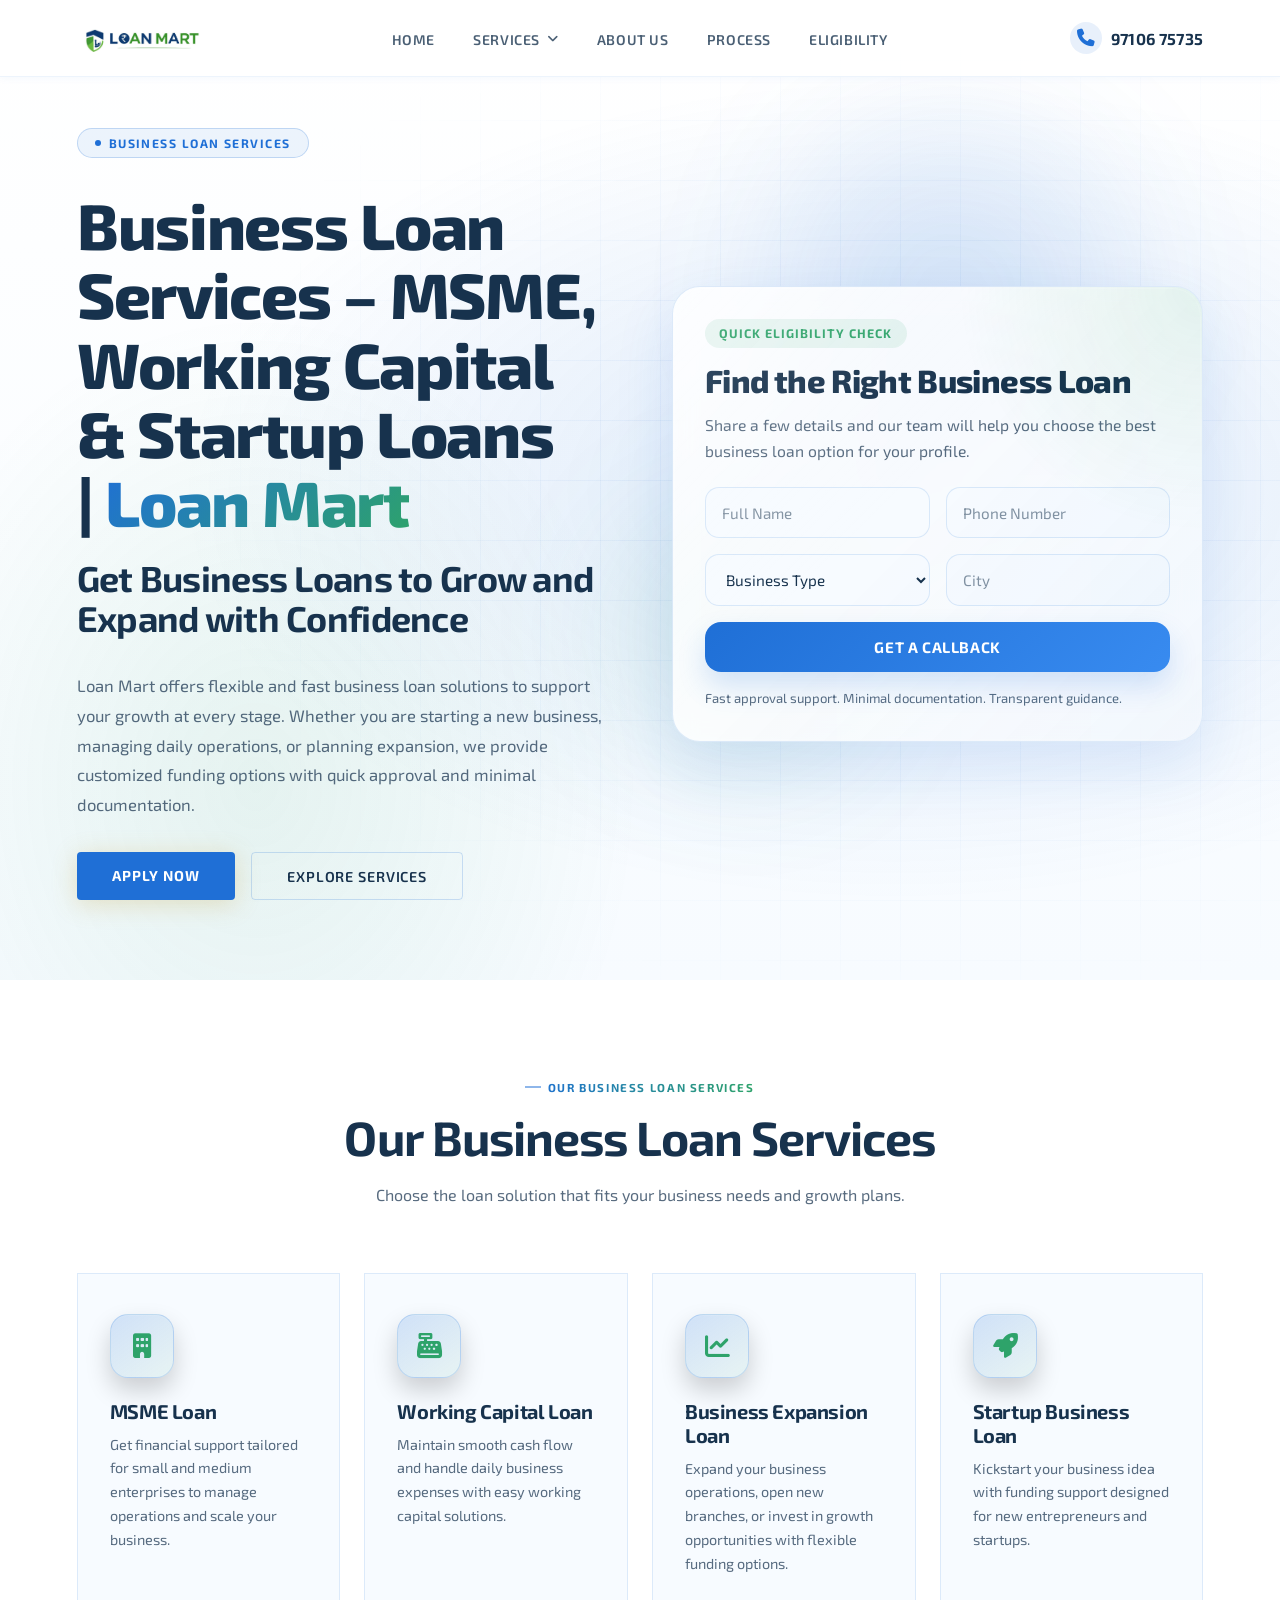
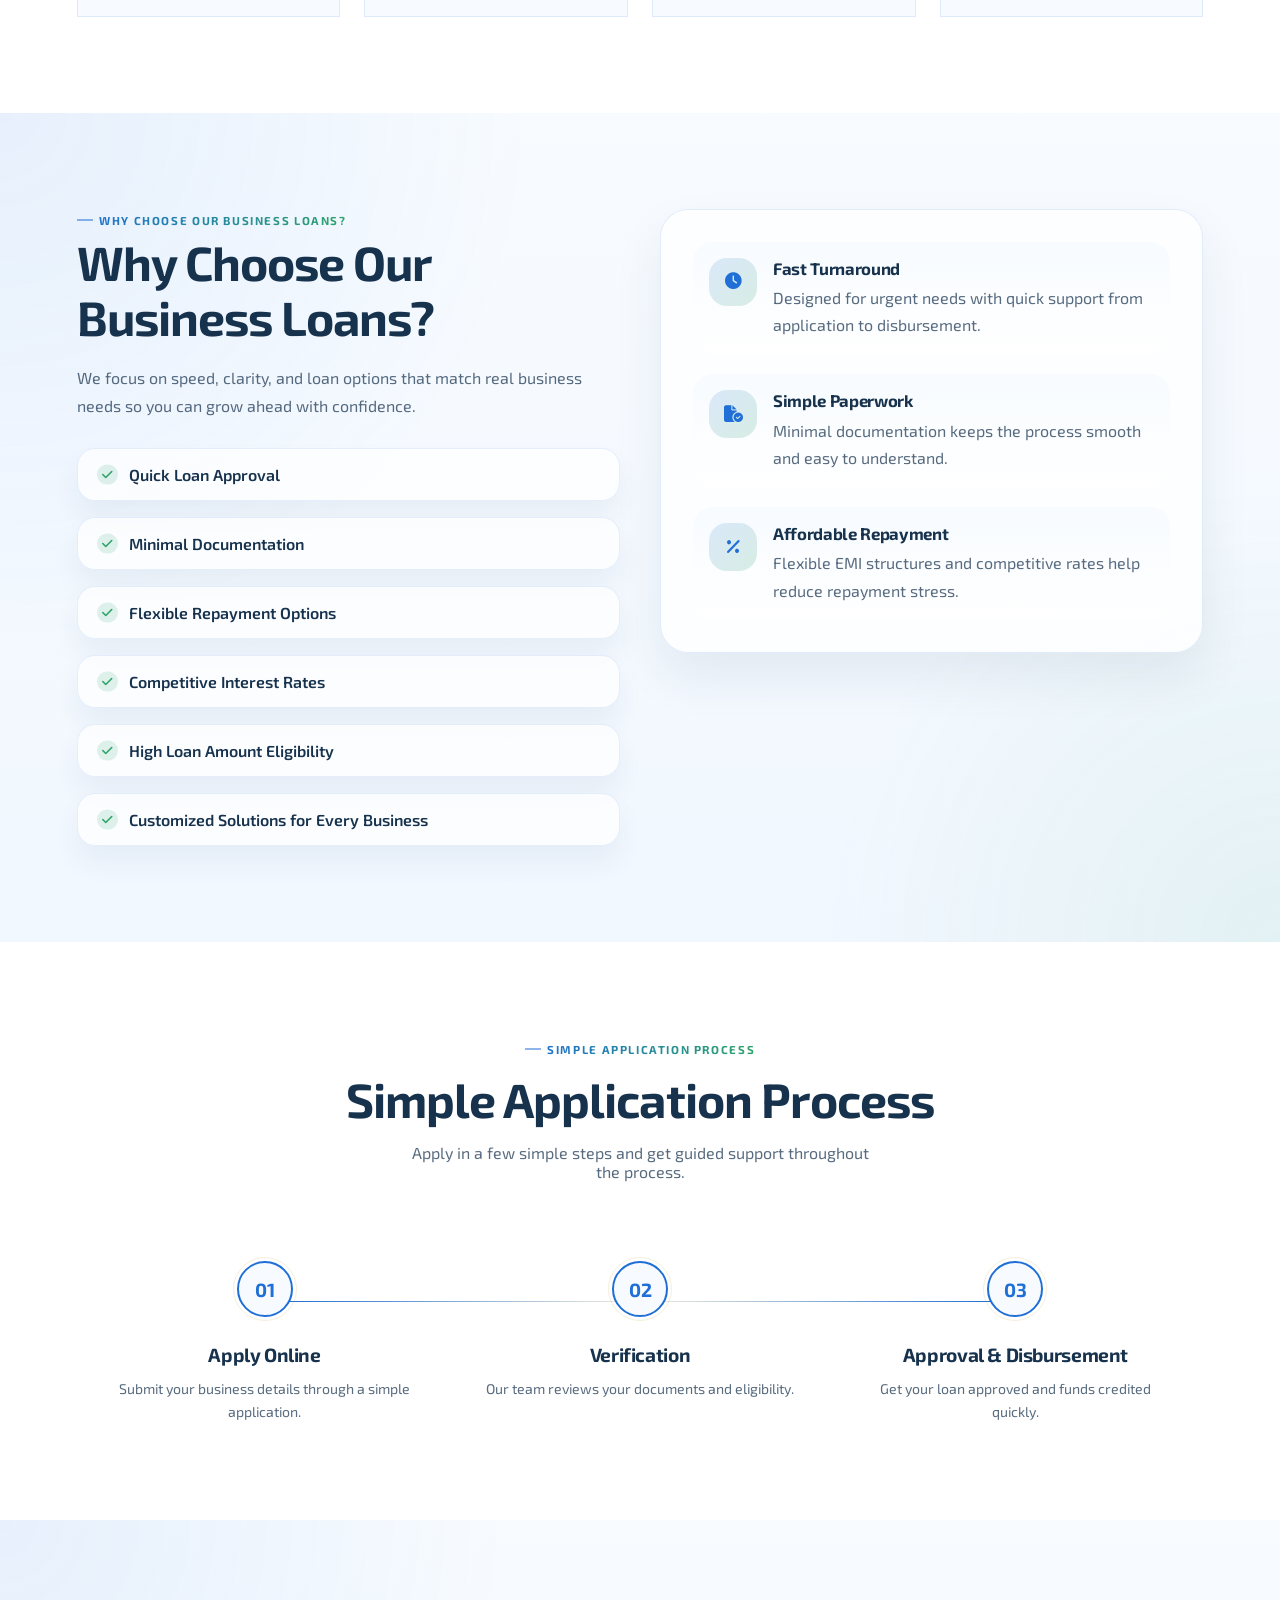
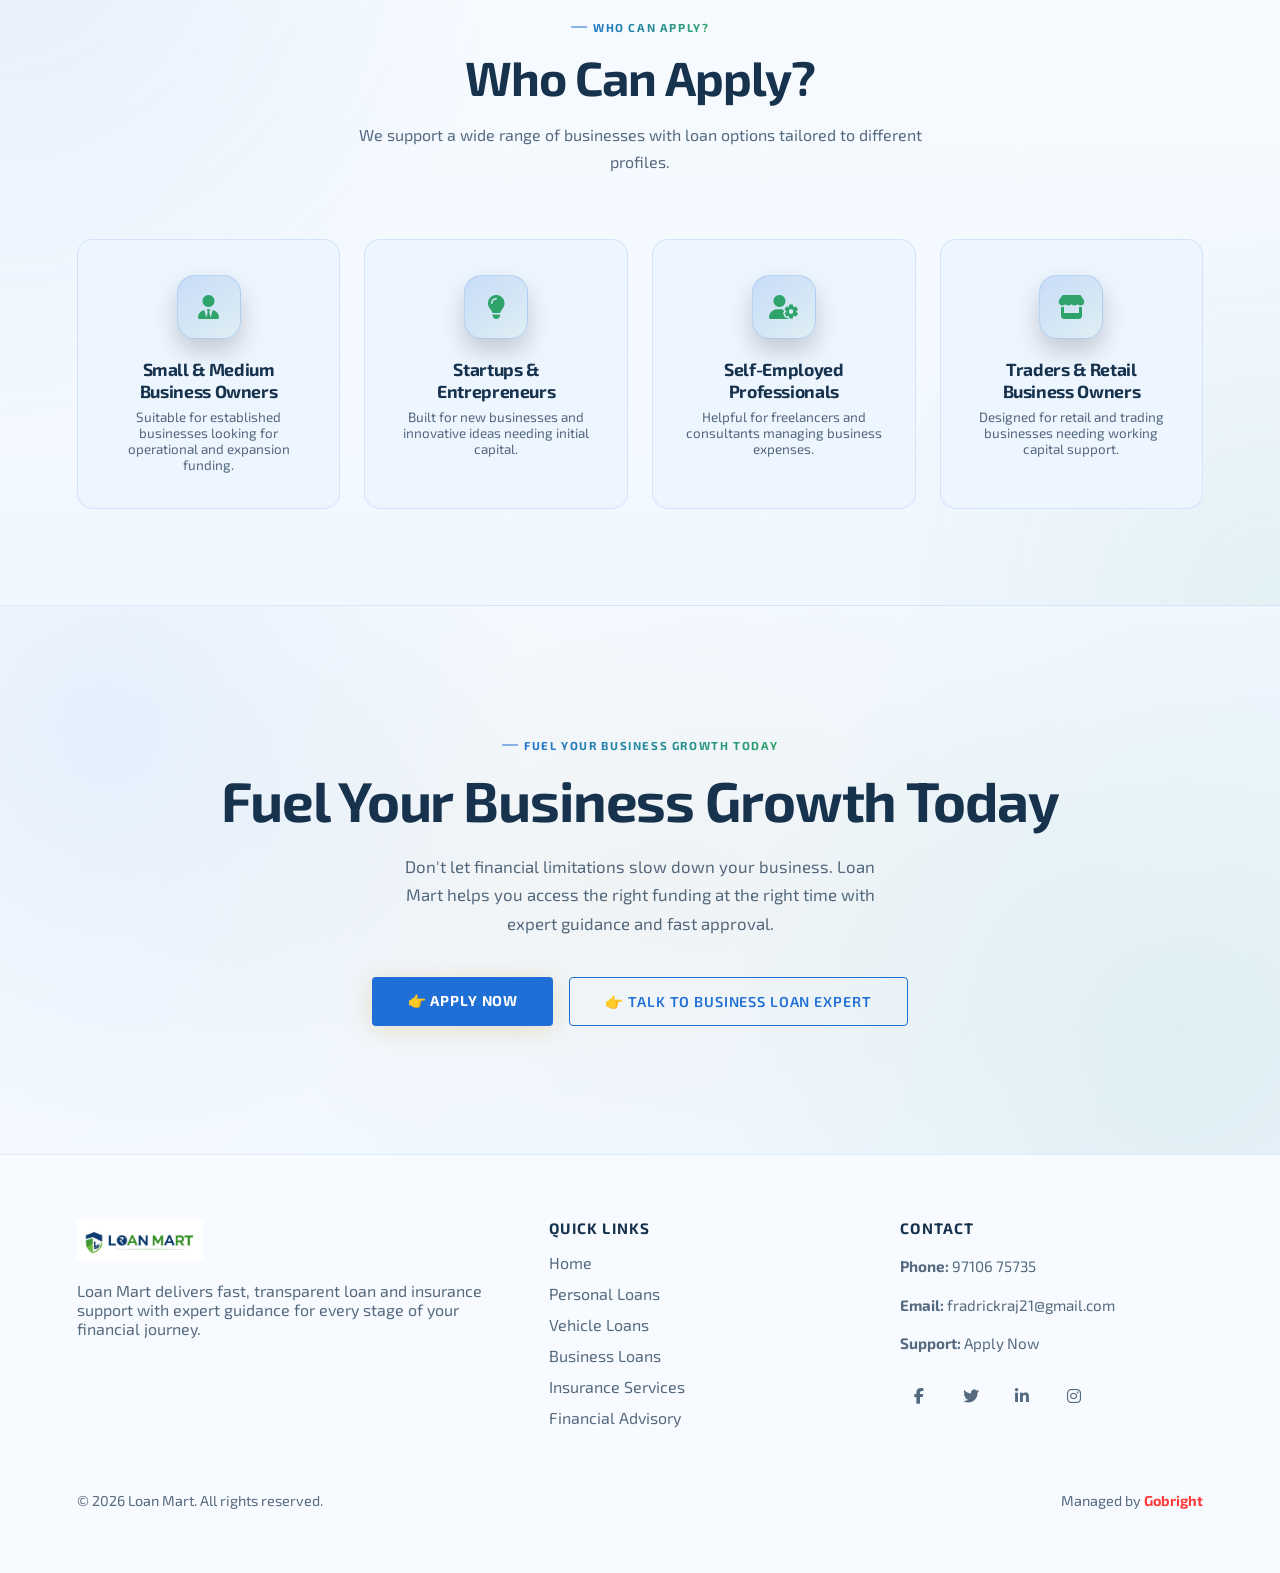
==== Business-Loans.html @ 1de87cd9 "Add files via upload" ====
<!DOCTYPE html>
<html lang="en">
<head>
<meta charset="UTF-8">
<meta name="viewport" content="width=device-width, initial-scale=1.0">
<title>Business Loan Services – MSME, Working Capital & Startup Loans | Loan Mart</title>
<meta name="description" content="Get business loans to grow and expand with confidence from Loan Mart. Explore MSME, working capital, and startup loan solutions.">
<link href="https://fonts.googleapis.com/css2?family=Exo+2:wght@300;400;500;600;700;800&display=swap" rel="stylesheet">
<link rel="stylesheet" href="https://cdn.jsdelivr.net/npm/@fortawesome/fontawesome-free@6.5.2/css/all.min.css">
<link rel="stylesheet" href="index.css">
<link rel="stylesheet" href="Business-Loans.css">
</head>
<body>

<div id="cursor"></div>
<div id="cursor-ring"></div>

<nav id="nav">
  <div class="logo">
    <a href="index.html"><img src="logo.jpeg" alt="Loan Mart logo"></a>
  </div>
  <div class="hamburger"><i class="fa-solid fa-bars"></i></div>
  <ul class="nav-links">
    <li><a href="index.html">Home</a></li>
    <li class="nav-dropdown">
      <a href="#business-services" aria-haspopup="true">Services <i class="fa-solid fa-angle-down" aria-hidden="true"></i></a>
      <ul class="dropdown-menu" aria-label="Services submenu">
        <li><a href="Personal.html">Personal Loans</a></li>
        <li><a href="Vehicle.html">Vehicle Loans</a></li>
        <li><a href="Business-Loans.html">Business Loans</a></li>
        <li><a href="Insurance.html">Insurance Services</a></li>
        <li><a href="Financial-Advisory.html">Financial Advisory</a></li>
      </ul>
    </li>
    <li><a href="#about">About Us</a></li>
    <li><a href="#application-process">Process</a></li>
    <li><a href="#eligibility">Eligibility</a></li>
  </ul>
  <a href="tel:9710675735" class="nav-phone"><i class="fa-solid fa-phone"></i>97106 75735</a>
</nav>

<section id="hero" class="business-hero">
  <div class="hero-bg"></div>
  <div class="hero-grid"></div>
  <div class="orb orb-1"></div>
  <div class="orb orb-2"></div>

  <div class="hero-content reveal">
    <div class="hero-badge">
      <span class="dot"></span>
      Business Loan Services
    </div>
    <div>
      <h1>Business Loan Services – MSME, Working Capital & Startup Loans | <span class="loanmart-highlight">Loan Mart</span></h1>
    </div>
    <div class="hero-copy">
      <h2>Get Business Loans to Grow and Expand with Confidence</h2>
      <p>Loan Mart offers flexible and fast business loan solutions to support your growth at every stage. Whether you are starting a new business, managing daily operations, or planning expansion, we provide customized funding options with quick approval and minimal documentation.</p>
    </div>
    <div class="hero-btns">
      <a href="#cta" class="btn-primary">Apply Now</a>
      <a href="#business-services" class="btn-secondary">Explore Services</a>
    </div>
  </div>

  <div class="hero-lead-card reveal reveal-delay-1">
    <div class="hero-form-tag">Quick Eligibility Check</div>
    <h3>Find the Right Business Loan</h3>
    <p>Share a few details and our team will help you choose the best business loan option for your profile.</p>
    <form class="hero-lead-form" id="lead-form-business" novalidate>
      <input type="hidden" name="page_source" value="Business Loans Page">
      <input type="text" name="full_name" placeholder="Full Name" aria-label="Full Name" required>
      <input type="tel" name="phone" placeholder="Phone Number" aria-label="Phone Number" required>
      <select name="loan_type" aria-label="Business Type" required>
        <option value="">Business Type</option>
        <option value="msme">MSME</option>
        <option value="working-capital">Working Capital</option>
        <option value="expansion">Business Expansion</option>
        <option value="startup">Startup</option>
      </select>
      <input type="text" name="city" placeholder="City" aria-label="City" required>
      <button type="submit" class="hero-form-btn">Get a Callback</button>
    </form>
    <div class="hero-form-note">Fast approval support. Minimal documentation. Transparent guidance.</div>
  </div>
</section>

<section id="business-services" class="business-section">
  <div class="services-header reveal">
    <div class="section-tag services-tag">Our Business Loan Services</div>
    <h2>Our Business Loan Services</h2>
    <p>Choose the loan solution that fits your business needs and growth plans.</p>
  </div>

  <div class="services-grid business-services-grid">
    <article class="service-card reveal" id="msme-loan">
      <div class="service-icon" aria-hidden="true">
        <i class="fa-solid fa-building"></i>
      </div>
      <h3>MSME Loan</h3>
      <p>Get financial support tailored for small and medium enterprises to manage operations and scale your business.</p>
    </article>

    <article class="service-card reveal reveal-delay-1" id="working-capital-loan">
      <div class="service-icon" aria-hidden="true">
        <i class="fa-solid fa-cash-register"></i>
      </div>
      <h3>Working Capital Loan</h3>
      <p>Maintain smooth cash flow and handle daily business expenses with easy working capital solutions.</p>
    </article>

    <article class="service-card reveal reveal-delay-2" id="business-expansion-loan">
      <div class="service-icon" aria-hidden="true">
        <i class="fa-solid fa-chart-line"></i>
      </div>
      <h3>Business Expansion Loan</h3>
      <p>Expand your business operations, open new branches, or invest in growth opportunities with flexible funding options.</p>
    </article>

    <article class="service-card reveal reveal-delay-3" id="startup-business-loan">
      <div class="service-icon" aria-hidden="true">
        <i class="fa-solid fa-rocket"></i>
      </div>
      <h3>Startup Business Loan</h3>
      <p>Kickstart your business idea with funding support designed for new entrepreneurs and startups.</p>
    </article>
  </div>
</section>

<section id="why-choose" class="business-section alt-panel">
  <div class="business-split">
    <div class="why-content reveal">
      <div class="section-tag">Why Choose Our Business Loans?</div>
      <h2>Why Choose Our Business Loans?</h2>
      <p>We focus on speed, clarity, and loan options that match real business needs so you can grow ahead with confidence.</p>
      <ul class="feature-list">
        <li>Quick Loan Approval</li>
        <li>Minimal Documentation</li>
        <li>Flexible Repayment Options</li>
        <li>Competitive Interest Rates</li>
        <li>High Loan Amount Eligibility</li>
        <li>Customized Solutions for Every Business</li>
      </ul>
    </div>

    <div class="benefit-panel reveal reveal-delay-2">
      <div class="benefit-item">
        <span class="benefit-icon"><i class="fa-solid fa-clock"></i></span>
        <div>
          <h3>Fast Turnaround</h3>
          <p>Designed for urgent needs with quick support from application to disbursement.</p>
        </div>
      </div>
      <div class="benefit-item">
        <span class="benefit-icon"><i class="fa-solid fa-file-circle-check"></i></span>
        <div>
          <h3>Simple Paperwork</h3>
          <p>Minimal documentation keeps the process smooth and easy to understand.</p>
        </div>
      </div>
      <div class="benefit-item">
        <span class="benefit-icon"><i class="fa-solid fa-percent"></i></span>
        <div>
          <h3>Affordable Repayment</h3>
          <p>Flexible EMI structures and competitive rates help reduce repayment stress.</p>
        </div>
      </div>
    </div>
  </div>
</section>

<section id="application-process" class="business-section">
  <div class="process-header reveal">
    <div class="section-tag">Simple Application Process</div>
    <h2>Simple Application Process</h2>
    <p>Apply in a few simple steps and get guided support throughout the process.</p>
  </div>

  <div class="process-steps business-process-steps">
    <div class="process-step reveal">
      <div class="step-num">01</div>
      <h3>Apply Online</h3>
      <p>Submit your business details through a simple application.</p>
    </div>
    <div class="process-step reveal reveal-delay-2">
      <div class="step-num">02</div>
      <h3>Verification</h3>
      <p>Our team reviews your documents and eligibility.</p>
    </div>
    <div class="process-step reveal reveal-delay-4">
      <div class="step-num">03</div>
      <h3>Approval & Disbursement</h3>
      <p>Get your loan approved and funds credited quickly.</p>
    </div>
  </div>
</section>

<section id="eligibility" class="business-section alt-panel">
  <div class="services-header reveal">
    <div class="section-tag">Who Can Apply?</div>
    <h2>Who Can Apply?</h2>
    <p>We support a wide range of businesses with loan options tailored to different profiles.</p>
  </div>

  <div class="who-grid business-who-grid">
    <div class="who-card reveal">
      <span class="who-icon" aria-hidden="true"><i class="fa-solid fa-user-tie"></i></span>
      <h3>Small & Medium Business Owners</h3>
      <p>Suitable for established businesses looking for operational and expansion funding.</p>
    </div>
    <div class="who-card reveal reveal-delay-1">
      <span class="who-icon" aria-hidden="true"><i class="fa-solid fa-lightbulb"></i></span>
      <h3>Startups & Entrepreneurs</h3>
      <p>Built for new businesses and innovative ideas needing initial capital.</p>
    </div>
    <div class="who-card reveal reveal-delay-2">
      <span class="who-icon" aria-hidden="true"><i class="fa-solid fa-user-gear"></i></span>
      <h3>Self-Employed Professionals</h3>
      <p>Helpful for freelancers and consultants managing business expenses.</p>
    </div>
    <div class="who-card reveal reveal-delay-3">
      <span class="who-icon" aria-hidden="true"><i class="fa-solid fa-store"></i></span>
      <h3>Traders & Retail Business Owners</h3>
      <p>Designed for retail and trading businesses needing working capital support.</p>
    </div>
  </div>
</section>

<section id="cta" class="business-cta">
  <div class="reveal">
    <div class="section-tag">Fuel Your Business Growth Today</div>
  </div>
  <div class="reveal">
    <h2>Fuel Your Business Growth Today</h2>
  </div>
  <p class="reveal">Don't let financial limitations slow down your business. Loan Mart helps you access the right funding at the right time with expert guidance and fast approval.</p>
  <div class="cta-btns reveal">
    <a href="#" class="btn-primary">👉 Apply Now</a>
    <a href="#" class="btn-ghost">👉 Talk to Business Loan Expert</a>
  </div>
</section>

<footer>
  <div class="footer-grid">
    <div class="footer-brand">
      <a href="index.html" class="footer-logo"><img src="logo.jpeg" alt="Loan Mart logo"></a>
      <p>Loan Mart delivers fast, transparent loan and insurance support with expert guidance for every stage of your financial journey.</p>
    </div>
    <div class="footer-links">
      <h4>Quick Links</h4>
      <ul>
        <li><a href="index.html">Home</a></li>
        <li><a href="Personal.html">Personal Loans</a></li>
        <li><a href="Vehicle.html">Vehicle Loans</a></li>
        <li><a href="Business-Loans.html">Business Loans</a></li>
        <li><a href="Insurance.html">Insurance Services</a></li>
        <li><a href="Financial-Advisory.html">Financial Advisory</a></li>
      </ul>
    </div>
    <div class="footer-contact">
      <h4>Contact</h4>
      <p><strong>Phone:</strong> <a href="tel:9710675735">97106 75735</a></p>
      <p><strong>Email:</strong> <a href="mailto:fradrickraj21@gmail.com">fradrickraj21@gmail.com</a></p>
      <p><strong>Support:</strong> <a href="#cta">Apply Now</a></p>
      <div class="footer-social" style="margin-top: 1.25rem;">
        <a href="#" aria-label="Facebook"><i class="fab fa-facebook-f"></i></a>
        <a href="#" aria-label="Twitter"><i class="fab fa-twitter"></i></a>
        <a href="#" aria-label="LinkedIn"><i class="fab fa-linkedin-in"></i></a>
        <a href="#" aria-label="Instagram"><i class="fab fa-instagram"></i></a>
      </div>
    </div>
  </div>
  <div class="footer-bottom">
    <p>© 2026 Loan Mart. All rights reserved.</p>
    <div class="footer-bottom-right">
      <p class="managed-by">Managed by <span class="red-text">Gobright</span></p>
    </div>
  </div>
</footer>

<script src="index.js"></script>
</body>
</html>
---- index.css ----
/* ============================================================
   LOAN MART — style.css
   ============================================================ */

/* ── CSS VARIABLES ── */
:root {
  --gold: #1f6fd6;
  --gold-light: #2ea36a;
  --gold-pale: #dff5e8;
  --dark: #ffffff;
  --dark-2: #f7fbff;
  --dark-3: #edf5ff;
  --dark-4: #dce9f8;
  --white: #17324d;
  --white-dim: rgba(23, 50, 77, 0.72);
  --white-faint: rgba(31, 111, 214, 0.1);
  --accent: #2ea36a;
}

/* ── RESET ── */
*, *::before, *::after {
  box-sizing: border-box;
  margin: 0;
  padding: 0;
}

html {
  scroll-behavior: smooth;
  scroll-padding-top: 96px;
}

body {
  font-family: 'Exo 2', sans-serif;
  background: var(--dark);
  color: var(--white);
  overflow-x: hidden;
  cursor: auto;
}

/* ── SCROLLBAR ── */
::-webkit-scrollbar { width: 4px; }
::-webkit-scrollbar-track { background: var(--dark); }
::-webkit-scrollbar-thumb { background: var(--gold); border-radius: 2px; }

/* ── NOISE OVERLAY (DISABLED FOR PERFORMANCE) ── */
body::before {
  display: none;
}

/* ── CUSTOM CURSOR (OPTIMIZED) ── */
#cursor {
  display: none;
}

#cursor-ring {
  display: none;
}

/* ── NAVIGATION ── */
nav {
  position: fixed;
  top: 0;
  left: 0;
  right: 0;
  z-index: 1000;
  padding: 1rem 6vw;
  display: flex;
  align-items: center;
  justify-content: space-between;
  flex-wrap: wrap;
  background: rgba(255, 255, 255, 0.88);
  backdrop-filter: none;
  border-bottom: 1px solid rgba(31, 111, 214, 0.08);
  box-shadow: 0 2px 8px rgba(31, 111, 214, 0.04);
  transition: background 0.2s, box-shadow 0.2s, border-color 0.2s;
}

nav::after {
  content: '';
  position: absolute;
  left: 6vw;
  right: 6vw;
  bottom: -1px;
  height: 1px;
  background: linear-gradient(90deg, transparent, rgba(31, 111, 214, 0.3), rgba(46, 163, 106, 0.28), transparent);
  opacity: 0;
  transform: scaleX(0.7);
  transform-origin: center;
  transition: opacity 0.45s ease, transform 0.45s ease;
}

nav.scrolled {
  background: rgba(255, 255, 255, 0.92);
  backdrop-filter: none;
  border-bottom: 1px solid rgba(31, 111, 214, 0.12);
  box-shadow: 0 4px 12px rgba(23, 50, 77, 0.06);
}

nav.scrolled::after {
  opacity: 1;
  transform: scaleX(1);
}

.logo {
  display: flex;
  align-items: center;
}

.logo img {
  display: block;
  height: 44px;
  width: auto;
  object-fit: contain;
}

.nav-links {
  display: flex;
  gap: 2.4rem;
  list-style: none;
  align-items: center;
}

.nav-links li {
  position: relative;
}

.nav-links a {
  display: inline-flex;
  align-items: center;
  gap: 0.45rem;
  color: rgba(23, 50, 77, 0.78);
  font-size: 0.88rem;
  font-weight: 600;
  text-decoration: none;
  letter-spacing: 0.04em;
  text-transform: uppercase;
  transition: color 0.3s;
  position: relative;
  cursor: pointer;
}

.nav-links a::after {
  content: '';
  position: absolute;
  bottom: -4px;
  left: 0;
  width: 0;
  height: 2px;
  background: var(--gold);
  transition: width 0.3s;
  border-radius: 999px;
}

.nav-links a:hover { color: var(--gold); }
.nav-links a:hover::after { width: 100%; }

.nav-dropdown > a i {
  font-size: 0.8rem;
  transition: transform 0.25s ease;
}

.dropdown-menu {
  position: absolute;
  top: calc(100% + 1rem);
  left: 0;
  min-width: 220px;
  padding: 0.7rem 0;
  list-style: none;
  border-radius: 18px;
  background: rgba(255, 255, 255, 0.96);
  border: 1px solid rgba(31, 111, 214, 0.12);
  box-shadow: 0 20px 40px rgba(23, 50, 77, 0.14);
  opacity: 0;
  visibility: hidden;
  transform: translateY(8px);
  transition: opacity 0.25s ease, transform 0.25s ease, visibility 0.25s ease;
}

.dropdown-menu li {
  width: 100%;
}

.dropdown-menu a {
  display: block;
  width: 100%;
  padding: 0.75rem 1.1rem;
  letter-spacing: 0.02em;
  text-transform: none;
  cursor: pointer;
}

.dropdown-menu a::after {
  display: none;
}

.dropdown-menu a:hover,
.dropdown-menu a:focus-visible {
  color: var(--gold);
  background: rgba(31, 111, 214, 0.08);
}

.nav-dropdown:hover .dropdown-menu,
.nav-dropdown:focus-within .dropdown-menu {
  opacity: 1;
  visibility: visible;
  transform: translateY(0);
}

.nav-dropdown:hover > a i,
.nav-dropdown:focus-within > a i,
.nav-dropdown.active > a i {
  transform: rotate(180deg);
}

.hamburger {
  display: none;
}

.nav-phone {
  display: inline-flex;
  align-items: center;
  gap: 0.55rem;
  font-weight: 700;
  color: var(--white);
  text-decoration: none;
  font-size: 1rem;
  letter-spacing: 0.02em;
  transition: color 0.3s, transform 0.2s;
}

.nav-phone i {
  color: var(--gold);
  font-size: 1.1rem;
  background: rgba(31, 111, 214, 0.1);
  width: 32px;
  height: 32px;
  display: inline-flex;
  align-items: center;
  justify-content: center;
  border-radius: 50%;
  transition: background 0.3s, color 0.3s;
}

.nav-phone:hover {
  color: var(--gold);
  transform: translateY(-1px);
}

.nav-phone:hover i {
  background: var(--gold);
  color: #ffffff;
}

.btn-primary::before,
.hero-form-btn::before,
.btn-ghost::before {
  content: '';
  position: absolute;
  inset: -120% auto auto -40%;
  width: 45%;
  height: 300%;
  background: linear-gradient(90deg, transparent, rgba(255, 255, 255, 0.55), transparent);
  transform: rotate(22deg) translateX(-220%);
  transition: transform 0.7s ease;
  pointer-events: none;
}

.btn-primary:hover::before,
.hero-form-btn:hover::before,
.btn-ghost:hover::before {
  transform: rotate(22deg) translateX(520%);
}

/* ── HERO ── */
#hero {
  min-height: 100vh;
  display: grid;
  grid-template-columns: 1fr 1fr;
  align-items: center;
  padding: 8rem 6vw 5rem;
  position: relative;
  overflow: hidden;
  gap: 4rem;
}

.hero-bg {
  position: absolute;
  inset: 0;
  z-index: 0;
  background:
    radial-gradient(ellipse 80% 60% at 70% 50%, rgba(31, 111, 214, 0.14) 0%, transparent 70%),
    radial-gradient(ellipse 50% 80% at 20% 80%, rgba(46, 163, 106, 0.1) 0%, transparent 60%),
    linear-gradient(180deg, var(--dark) 0%, var(--dark-2) 100%);
}

.hero-grid {
  position: absolute;
  inset: 0;
  z-index: 0;
  background-image:
    linear-gradient(rgba(31, 111, 214, 0.05) 1px, transparent 1px),
    linear-gradient(90deg, rgba(31, 111, 214, 0.05) 1px, transparent 1px);
  background-size: 60px 60px;
  background-position: 0 0;
  mask-image: radial-gradient(ellipse 70% 70% at 70% 50%, black 30%, transparent 80%);
  animation: none;
}

@keyframes gridDrift {
  0%   { background-position: 0 0; }
  100% { background-position: 60px 60px; }
}

/* Floating orbs */
.orb {
  position: absolute;
  border-radius: 50%;
  filter: blur(60px);
  pointer-events: none;
  animation: none;
}

.orb-1 {
  width: 400px;
  height: 400px;
  background: radial-gradient(circle, rgba(31, 111, 214, 0.16), transparent);
  top: 10%;
  right: 10%;
  animation: none;
}

.orb-2 {
  width: 300px;
  height: 300px;
  background: radial-gradient(circle, rgba(46, 163, 106, 0.14), transparent);
  bottom: 20%;
  right: 30%;
  animation: none;
}

@keyframes orbFloat {
  0%, 100% { transform: translateY(0) scale(1); }
  50%       { transform: translateY(-30px) scale(1.05); }
}

.hero-content {
  position: relative;
  z-index: 1;
  max-width: 640px;
  transform-style: preserve-3d;
  transition: transform 0.45s cubic-bezier(0.16, 1, 0.3, 1);
}

.hero-badge {
  display: inline-flex;
  align-items: center;
  gap: 0.5rem;
  background: rgba(31, 111, 214, 0.08);
  border: 1px solid rgba(31, 111, 214, 0.22);
  padding: 0.45rem 1.05rem;
  border-radius: 100px;
  font-family: 'Exo 2', sans-serif;
  font-size: 0.76rem;
  font-weight: 700;
  letter-spacing: 0.12em;
  text-transform: uppercase;
  color: var(--gold);
  margin-bottom: 2rem;
  opacity: 0;
  animation: fadeUp 0.8s 0.2s forwards;
}

.hero-badge .dot {
  width: 6px;
  height: 6px;
  background: var(--gold);
  border-radius: 50%;
  animation: none;
}

@keyframes pulse {
  0%, 100% { opacity: 1; transform: scale(1); }
  50%       { opacity: 0.4; transform: scale(0.7); }
}

h1 {
  font-family: 'Exo 2', sans-serif;
  font-size: clamp(2.9rem, 6vw, 4.9rem);
  font-weight: 800;
  line-height: 1.08;
  letter-spacing: -0.03em;
  margin-bottom: 1.2rem;
  opacity: 0;
  animation: fadeUp 0.9s 0.4s forwards;
  text-wrap: balance;
}

h1 .gold {
  color: var(--gold);
}
h1 .outline {
  -webkit-text-stroke: 1px rgba(31, 111, 214, 0.28);
  color: transparent;
  letter-spacing: 0;
}

.hero-sub {
  font-family: inherit;
  font-size: 0.48em;
  font-weight: 500;
  line-height: inherit;
  letter-spacing: inherit;
  color: inherit;
  display: block;
  margin-top: 0.7rem;
  max-width: none;
  opacity: 0;
  animation: fadeUp 0.9s 0.6s forwards;
}

.loanmart-highlight {
  background: linear-gradient(135deg, var(--gold), var(--accent));
  -webkit-background-clip: text;
  background-clip: text;
  color: transparent;
}

.hero-btns {
  display: flex;
  gap: 1rem;
  flex-wrap: wrap;
  opacity: 0;
  animation: fadeUp 0.9s 0.8s forwards;
}

/* Stats panel — right column */
.hero-lead-card {
  position: relative;
  z-index: 1;
  background: rgba(255, 255, 255, 0.82);
  border: 1px solid rgba(31, 111, 214, 0.14);
  border-radius: 28px;
  padding: 2rem;
  box-shadow: 0 24px 60px rgba(31, 111, 214, 0.12);
  backdrop-filter: blur(12px);
  opacity: 0;
  animation: fadeUp 0.9s 1.1s forwards;
  overflow: hidden;
  transform-style: preserve-3d;
  transition: transform 0.45s cubic-bezier(0.16, 1, 0.3, 1), box-shadow 0.45s ease, border-color 0.35s ease;
}

.hero-lead-card::before {
  content: '';
  position: absolute;
  inset: 0;
  background:
    radial-gradient(circle at top right, rgba(46, 163, 106, 0.14), transparent 35%),
    linear-gradient(135deg, rgba(255, 255, 255, 0.18), transparent 45%, rgba(31, 111, 214, 0.06));
  opacity: 0.8;
  pointer-events: none;
}

.hero-lead-card::after {
  content: '';
  position: absolute;
  inset: 1px;
  border-radius: inherit;
  border: 1px solid rgba(255, 255, 255, 0.4);
  mask: linear-gradient(#fff 0 0) content-box, linear-gradient(#fff 0 0);
  mask-composite: exclude;
  padding: 1px;
  opacity: 0.35;
  pointer-events: none;
}

.hero-lead-card:hover {
  box-shadow: 0 30px 70px rgba(31, 111, 214, 0.18);
  border-color: rgba(31, 111, 214, 0.24);
}

.hero-form-tag {
  display: inline-flex;
  align-items: center;
  padding: 0.45rem 0.9rem;
  border-radius: 999px;
  background: rgba(46, 163, 106, 0.1);
  color: var(--accent);
  font-size: 0.78rem;
  font-weight: 700;
  letter-spacing: 0.08em;
  text-transform: uppercase;
  margin-bottom: 1rem;
}

.hero-lead-card h3 {
  font-size: 2rem;
  font-weight: 800;
  color: var(--white);
  line-height: 1.05;
  margin-bottom: 0.85rem;
}

.hero-lead-card p {
  color: var(--white-dim);
  font-size: 0.98rem;
  line-height: 1.7;
  margin-bottom: 1.4rem;
}

.hero-lead-form {
  display: grid;
  grid-template-columns: 1fr 1fr;
  gap: 1rem;
}

.hero-lead-form input,
.hero-lead-form select {
  width: 100%;
  border: 1px solid rgba(31, 111, 214, 0.14);
  background: rgba(247, 251, 255, 0.95);
  color: var(--white);
  padding: 0.95rem 1rem;
  border-radius: 14px;
  font-family: 'Exo 2', sans-serif;
  font-size: 0.95rem;
  outline: none;
  transition: border-color 0.25s, box-shadow 0.25s, background 0.25s;
}

.hero-lead-form input::placeholder {
  color: rgba(23, 50, 77, 0.52);
}

.hero-lead-form input:focus,
.hero-lead-form select:focus {
  border-color: rgba(31, 111, 214, 0.34);
  box-shadow: 0 0 0 4px rgba(31, 111, 214, 0.08);
  background: #ffffff;
}

.hero-form-btn {
  grid-column: 1 / -1;
  position: relative;
  overflow: hidden;
  border: none;
  border-radius: 16px;
  background: linear-gradient(135deg, var(--gold), #388bf0);
  color: #ffffff;
  padding: 1rem 1.2rem;
  font-family: 'Exo 2', sans-serif;
  font-size: 0.95rem;
  font-weight: 700;
  letter-spacing: 0.04em;
  text-transform: uppercase;
  cursor: pointer;
  box-shadow: 0 14px 28px rgba(31, 111, 214, 0.18);
  transition: transform 0.25s, box-shadow 0.25s, background 0.25s;
}

.hero-form-btn:hover {
  transform: translateY(-2px);
  background: linear-gradient(135deg, #2b84f0, var(--accent));
  box-shadow: 0 18px 32px rgba(46, 163, 106, 0.22);
}

.hero-form-note {
  margin-top: 1rem;
  font-size: 0.82rem;
  line-height: 1.6;
  color: var(--white-dim);
}

@keyframes fadeUp {
  from { opacity: 0; transform: translateY(28px); }
  to   { opacity: 1; transform: translateY(0); }
}

#hero-metrics {
  padding: 0 6vw 2.5rem;
  margin-top: 2.5rem;
  position: relative;
  z-index: 2;
  background: transparent;
}

.hero-metrics-grid {
  display: grid;
  grid-template-columns: repeat(4, 1fr);
  gap: 1.25rem;
}

.metric-card {
  position: relative;
  overflow: hidden;
  background: linear-gradient(180deg, rgba(255, 255, 255, 0.88), rgba(247, 251, 255, 0.95));
  border: 1px solid rgba(31, 111, 214, 0.14);
  border-radius: 22px;
  padding: 1.6rem 1.5rem;
  box-shadow: 0 18px 40px rgba(31, 111, 214, 0.08);
  transition: transform 0.3s, box-shadow 0.3s, border-color 0.3s;
}

.metric-card::before,
.service-card::after,
.who-card::before,
.support-feat::before,
.trust-badge::before {
  content: '';
  position: absolute;
  inset: 0;
  background: linear-gradient(120deg, transparent 15%, rgba(255, 255, 255, 0.5) 50%, transparent 85%);
  transform: translateX(-130%);
  transition: transform 0.8s ease;
  pointer-events: none;
}

.metric-card:hover {
  transform: translateY(-4px);
  border-color: rgba(31, 111, 214, 0.24);
  box-shadow: 0 22px 46px rgba(31, 111, 214, 0.12);
}

.metric-card:hover::before,
.service-card:hover::after,
.who-card:hover::before,
.support-feat:hover::before,
.trust-badge:hover::before {
  transform: translateX(130%);
}

.metric-value {
  font-family: 'Exo 2', sans-serif;
  font-size: 2rem;
  font-weight: 800;
  color: var(--gold);
  line-height: 1;
  margin-bottom: 0.5rem;
}

.metric-label {
  font-size: 0.8rem;
  color: var(--white-dim);
  letter-spacing: 0.08em;
  text-transform: uppercase;
}

/* ── SECTION BASE ── */
section { padding: 7rem 6vw; }

.section-tag {
  display: inline-block;
  font-size: 0.72rem;
  font-weight: 700;
  letter-spacing: 0.14em;
  text-transform: uppercase;
  color: var(--gold);
  margin-bottom: 1rem;
  position: relative;
  padding-left: 1.4rem;
}

.section-tag::before {
  content: '';
  position: absolute;
  left: 0;
  top: 50%;
  transform: translateY(-50%);
  width: 16px;
  height: 1px;
  background: var(--gold);
}

h2 {
  font-family: 'Exo 2', sans-serif;
  font-size: clamp(2rem, 4vw, 3rem);
  font-weight: 700;
  line-height: 1.15;
  letter-spacing: -0.02em;
  margin-bottom: 1rem;
}

h2 .gold { color: var(--gold); }

/* ── BUTTONS ── */
.btn-primary {
  position: relative;
  overflow: hidden;
  background: var(--gold);
  color: var(--dark);
  padding: 0.9rem 2.2rem;
  font-weight: 700;
  font-size: 0.9rem;
  letter-spacing: 0.06em;
  text-transform: uppercase;
  border: none;
  border-radius: 4px;
  cursor: pointer;
  text-decoration: none;
  display: inline-block;
  text-align: center;
  transition: background 0.3s, transform 0.2s, box-shadow 0.3s;
  box-shadow: 0 4px 24px rgba(201, 168, 76, 0.3);
}

.btn-primary:hover {
  background: var(--gold-light);
  transform: translateY(-2px);
  box-shadow: 0 8px 32px rgba(201, 168, 76, 0.45);
}

.btn-secondary {
  background: transparent;
  color: var(--white);
  padding: 0.9rem 2.2rem;
  font-weight: 600;
  font-size: 0.9rem;
  letter-spacing: 0.06em;
  text-transform: uppercase;
  border: 1px solid rgba(31, 111, 214, 0.2);
  border-radius: 4px;
  cursor: pointer;
  text-decoration: none;
  display: inline-block;
  text-align: center;
  transition: border-color 0.3s, color 0.3s, transform 0.2s;
}

.btn-secondary:hover {
  border-color: var(--gold);
  color: var(--gold);
  transform: translateY(-2px);
}

.btn-ghost {
  position: relative;
  overflow: hidden;
  background: transparent;
  color: var(--gold);
  padding: 0.9rem 2.2rem;
  font-weight: 600;
  font-size: 0.9rem;
  letter-spacing: 0.06em;
  text-transform: uppercase;
  border: 1px solid var(--gold);
  border-radius: 4px;
  cursor: pointer;
  text-decoration: none;
  display: inline-block;
  text-align: center;
  transition: background 0.3s, color 0.3s, transform 0.2s;
}

.btn-ghost:hover {
  background: rgba(201, 168, 76, 0.1);
  transform: translateY(-2px);
}

/* ── SERVICES ── */
#services {
  background: var(--dark-2);
  position: relative;
  overflow: hidden;
  scroll-margin-top: 96px;
  padding-top: 5.5rem;
}

#services::before {
  content: '';
  position: absolute;
  top: -200px;
  right: -200px;
  width: 600px;
  height: 600px;
  background: radial-gradient(circle, rgba(31, 111, 214, 0.08), transparent 70%);
  pointer-events: none;
}

.services-header {
  margin-bottom: 4rem;
  text-align: center;
  width: 100%;
}

.services-header h2 {
  font-size: clamp(2rem, 4vw, 3rem);
}

.services-header p {
  color: var(--white-dim);
  line-height: 1.7;
  margin-top: 0.8rem;
  max-width: 580px;
  margin-left: auto;
  margin-right: auto;
}

.services-grid {
  display: grid;
  grid-template-columns: repeat(4, 1fr);
  gap: 1.5rem;
  width: 100%;
}

.service-card {
  background: var(--dark-2);
  border: 1px solid rgba(31, 111, 214, 0.12);
  padding: 2.5rem 2rem;
  position: relative;
  overflow: hidden;
  display: flex;
  flex-direction: column;
  transition: background 0.4s, transform 0.35s, box-shadow 0.35s, border-color 0.35s;
  cursor: pointer;
  transform-style: preserve-3d;
}

.service-card::before {
  content: '';
  position: absolute;
  inset: 0;
  background: linear-gradient(135deg, rgba(31, 111, 214, 0.08) 0%, rgba(46, 163, 106, 0.04) 100%);
  opacity: 0;
  transition: opacity 0.4s;
}

.service-card:hover {
  background: var(--dark-3);
  border-color: rgba(31, 111, 214, 0.25);
  transform: translateY(-10px);
  box-shadow: 0 24px 48px rgba(0, 0, 0, 0.26);
}
.service-card:hover::before { opacity: 1; }

.service-icon {
  width: 64px;
  height: 64px;
  background:
    linear-gradient(145deg, rgba(31, 111, 214, 0.18), rgba(46, 163, 106, 0.08)),
    rgba(255, 255, 255, 0.02);
  border: 1px solid rgba(31, 111, 214, 0.18);
  border-radius: 18px;
  display: inline-flex;
  align-items: center;
  justify-content: center;
  margin-bottom: 1.35rem;
  box-shadow:
    inset 0 1px 0 rgba(255, 255, 255, 0.08),
    0 12px 24px rgba(0, 0, 0, 0.18);
  color: var(--gold-light);
  font-size: 1.55rem;
  transition: transform 0.3s, border-color 0.3s, background 0.3s, color 0.3s;
}

.service-card:hover .service-icon {
  transform: translateY(-4px) rotate(-4deg);
  border-color: rgba(46, 163, 106, 0.38);
  background:
    linear-gradient(145deg, rgba(31, 111, 214, 0.24), rgba(46, 163, 106, 0.12)),
    rgba(255, 255, 255, 0.03);
  color: #2ea36a;
}

.service-card h3 {
  font-family: 'Exo 2', sans-serif;
  font-size: 1.25rem;
  font-weight: 700;
  margin-bottom: 0.6rem;
  color: var(--white);
}

.service-card p {
  font-size: 0.9rem;
  color: var(--white-dim);
  line-height: 1.65;
}

.service-link {
  display: inline-flex;
  align-items: center;
  gap: 0.4rem;
  color: var(--gold);
  font-size: 0.82rem;
  font-weight: 600;
  letter-spacing: 0.05em;
  text-transform: uppercase;
  text-decoration: none;
  margin-top: auto;
  padding-top: 1.2rem;
  transition: gap 0.3s;
}

.service-link:hover { gap: 0.8rem; }

/* ── WHY CHOOSE ── */
#why {
  background: #ffffff;
  display: grid;
  grid-template-columns: 1fr 1fr;
  gap: 6rem;
  align-items: center;
}

.why-visual {
  position: relative;
  display: flex;
  flex-direction: column;
}

.why-card-main {
  position: relative;
  flex: 1;
  background: var(--dark-3);
  border: 1px solid rgba(31, 111, 214, 0.12);
  border-radius: 20px;
  display: flex;
  align-items: center;
  justify-content: center;
  overflow: hidden;
  box-shadow: 0 30px 70px rgba(31, 111, 214, 0.09);
}

.why-card-main::before {
  content: '';
  position: absolute;
  inset: 0;
  background: linear-gradient(135deg, rgba(31, 111, 214, 0.08), rgba(46, 163, 106, 0.03) 60%);
}

.why-big-text {
  font-family: 'Exo 2', sans-serif;
  font-size: 7rem;
  font-weight: 900;
  color: rgba(201, 168, 76, 0.08);
  line-height: 1;
  text-align: center;
  position: absolute;
  user-select: none;
}

.why-badges {
  position: relative;
  z-index: 1;
  display: flex;
  flex-direction: column;
  gap: 1rem;
  width: 100%;
  padding: 2rem;
}

.why-badge-item {
  display: flex;
  align-items: center;
  gap: 1rem;
  background: rgba(255, 255, 255, 0.82);
  border: 1px solid rgba(31, 111, 214, 0.12);
  padding: 1rem 1.4rem;
  border-radius: 10px;
  transition: border-color 0.3s, background 0.3s, transform 0.3s, box-shadow 0.3s;
}

.why-badge-item:hover {
  border-color: rgba(31, 111, 214, 0.24);
  background: rgba(255, 255, 255, 0.95);
  transform: translateX(8px);
  box-shadow: 0 14px 30px rgba(31, 111, 214, 0.08);
}

.why-badge-icon {
  width: 36px;
  height: 36px;
  background: rgba(31, 111, 214, 0.12);
  border-radius: 8px;
  display: flex;
  align-items: center;
  justify-content: center;
  font-size: 1.1rem;
  flex-shrink: 0;
}

.why-badge-text {
  font-size: 0.9rem;
  font-weight: 500;
  color: var(--white-dim);
}

.why-badge-text strong {
  display: block;
  font-weight: 600;
  color: var(--white);
  font-size: 0.95rem;
}

.why-content .section-tag { margin-bottom: 0.5rem; }
.why-content h2           { margin-bottom: 1.2rem; }
.why-content p            { color: var(--white-dim); line-height: 1.75; margin-bottom: 1.5rem; }

/* ── PROCESS ── */
#process { background: var(--dark-2); }

.process-header {
  text-align: center;
  margin-bottom: 5rem;
}

.process-header p {
  color: var(--white-dim);
  max-width: 480px;
  margin: 0.8rem auto 0;
}

.process-steps {
  display: grid;
  grid-template-columns: repeat(3, 1fr);
  gap: 0;
  position: relative;
}

.process-steps::before {
  content: '';
  position: absolute;
  top: 2.5rem;
  left: calc(16.66% + 1.5rem);
  right: calc(16.66% + 1.5rem);
  height: 1px;
  background: linear-gradient(90deg, var(--gold), rgba(201, 168, 76, 0.2), var(--gold));
  z-index: 0;
}

.process-step {
  display: flex;
  flex-direction: column;
  align-items: center;
  text-align: center;
  padding: 0 2rem;
  position: relative;
  z-index: 1;
  transition: transform 0.35s ease;
}

.step-num {
  font-family: 'Exo 2', sans-serif;
  width: 56px;
  height: 56px;
  border: 2px solid var(--gold);
  background: var(--dark-2);
  border-radius: 50%;
  display: flex;
  align-items: center;
  justify-content: center;
  font-family: 'Exo 2', sans-serif;
  font-size: 1.2rem;
  font-weight: 700;
  color: var(--gold);
  margin-bottom: 1.6rem;
  position: relative;
  transition: background 0.3s, transform 0.3s;
}

.step-num::after {
  content: '';
  position: absolute;
  inset: -6px;
  border-radius: 50%;
  border: 1px solid rgba(201, 168, 76, 0.2);
  animation: none;
}

@keyframes stepRing {
  0%, 100% { transform: scale(1); opacity: 0.5; }
  50%       { transform: scale(1.15); opacity: 0; }
}

.process-step:nth-child(2) .step-num::after { animation-delay: -1s; }
.process-step:nth-child(3) .step-num::after { animation-delay: -2s; }

.process-step:hover .step-num {
  background: var(--gold);
  color: var(--dark);
  transform: scale(1.1);
}

.process-step:hover {
  transform: translateY(-8px);
}

.process-step h3 {
  font-family: 'Exo 2', sans-serif;
  font-size: 1.2rem;
  font-weight: 700;
  margin-bottom: 0.7rem;
}

.process-step p {
  font-size: 0.88rem;
  color: var(--white-dim);
  line-height: 1.65;
}

/* ── SUPPORT STRIP ── */
#support {
  background: var(--dark-3);
  border-top: 1px solid rgba(201, 168, 76, 0.1);
  border-bottom: 1px solid rgba(201, 168, 76, 0.1);
  padding: 5rem 6vw;
}

.support-inner {
  display: grid;
  grid-template-columns: 1fr 1fr;
  gap: 5rem;
  align-items: center;
}

.support-content h2 { margin-bottom: 1.2rem; }
.support-content p  { color: var(--white-dim); line-height: 1.75; }

.support-features {
  display: grid;
  grid-template-columns: 1fr 1fr;
  gap: 1rem;
}

.support-feat {
  position: relative;
  overflow: hidden;
  display: flex;
  align-items: flex-start;
  gap: 0.7rem;
  padding: 1rem;
  background: var(--dark-2);
  border-radius: 10px;
  border: 1px solid rgba(31, 111, 214, 0.1);
  transition: border-color 0.3s, transform 0.3s, box-shadow 0.3s;
}

.support-feat:hover {
  border-color: rgba(31, 111, 214, 0.26);
  transform: translateY(-4px);
  box-shadow: 0 16px 30px rgba(31, 111, 214, 0.08);
}

.feat-check {
  width: 22px;
  height: 22px;
  border-radius: 50%;
  background: rgba(201, 168, 76, 0.15);
  flex-shrink: 0;
  display: flex;
  align-items: center;
  justify-content: center;
  color: var(--gold);
  font-size: 0.7rem;
  font-weight: 700;
  margin-top: 1px;
}

.support-feat span {
  font-size: 0.86rem;
  color: var(--white-dim);
  line-height: 1.5;
}

/* ── WHO CAN APPLY ── */
#who { background: var(--dark); }

.who-section-tag    { text-align: center; margin-bottom: 0.5rem; }
.who-section-heading { text-align: center; margin-bottom: 0.5rem; }

.who-grid {
  display: grid;
  grid-template-columns: repeat(auto-fit, minmax(220px, 1fr));
  gap: 1.5rem;
  margin-top: 3rem;
}

.who-card {
  background: var(--dark-3);
  border: 1px solid rgba(31, 111, 214, 0.12);
  border-radius: 16px;
  padding: 2.2rem 1.8rem;
  text-align: center;
  position: relative;
  overflow: hidden;
  transition: border-color 0.3s, transform 0.3s, box-shadow 0.3s;
  cursor: pointer;
  transform-style: preserve-3d;
}

.who-card:hover {
  border-color: var(--gold);
  transform: translateY(-10px);
  box-shadow: 0 20px 50px rgba(201, 168, 76, 0.1);
}

.who-icon {
  width: 64px;
  height: 64px;
  margin: 0 auto 1.2rem;
  display: inline-flex;
  align-items: center;
  justify-content: center;
  border-radius: 18px;
  background:
    linear-gradient(145deg, rgba(31, 111, 214, 0.18), rgba(46, 163, 106, 0.08)),
    rgba(255, 255, 255, 0.02);
  border: 1px solid rgba(31, 111, 214, 0.18);
  box-shadow:
    inset 0 1px 0 rgba(255, 255, 255, 0.08),
    0 12px 24px rgba(0, 0, 0, 0.18);
  color: var(--gold-light);
  font-size: 1.5rem;
  transition: transform 0.3s, border-color 0.3s, background 0.3s, color 0.3s;
}

.who-card:hover .who-icon {
  transform: translateY(-4px) scale(1.07) rotate(-4deg);
  border-color: rgba(46, 163, 106, 0.38);
  background:
    linear-gradient(145deg, rgba(31, 111, 214, 0.24), rgba(46, 163, 106, 0.12)),
    rgba(255, 255, 255, 0.03);
  color: #2ea36a;
}

.who-card h3 {
  font-family: 'Exo 2', sans-serif;
  font-size: 1.1rem;
  font-weight: 700;
  margin-bottom: 0.4rem;
}

.who-card p {
  font-size: 0.84rem;
  color: var(--white-dim);
}

/* ── TRUST ── */
#trust {
  background: #ffffff;
  text-align: center;
  padding: 7rem 6vw;
}

.trust-content { max-width: 680px; margin: 0 auto; }
.trust-content h2 { margin-bottom: 1.2rem; }
.trust-content p  { color: var(--white-dim); line-height: 1.75; margin-bottom: 2rem; font-size: 1.05rem; }

.trust-tag { display: inline-block; }

.trust-logos {
  display: flex;
  gap: 2.5rem;
  justify-content: center;
  flex-wrap: wrap;
  margin-top: 3.5rem;
  padding-top: 3rem;
  border-top: 1px solid rgba(201, 168, 76, 0.1);
}

.trust-badge {
  position: relative;
  overflow: hidden;
  display: flex;
  flex-direction: column;
  align-items: center;
  gap: 0.4rem;
  opacity: 0.7;
  transition: opacity 0.3s, transform 0.3s;
}

.trust-badge:hover {
  opacity: 1;
  transform: translateY(-6px);
}

.trust-badge-icon {
  width: 48px;
  height: 48px;
  background: rgba(201, 168, 76, 0.1);
  border: 1px solid rgba(201, 168, 76, 0.2);
  border-radius: 12px;
  display: flex;
  align-items: center;
  justify-content: center;
  font-size: 1.4rem;
}

.trust-badge span {
  font-size: 0.72rem;
  color: var(--white-dim);
  letter-spacing: 0.05em;
}

/* ── CTA ── */
#cta {
  background: linear-gradient(135deg, #f7fbff, #edf5ff);
  border-top: 1px solid rgba(31, 111, 214, 0.12);
  padding: 8rem 6vw;
  text-align: center;
  position: relative;
  overflow: hidden;
}

#cta::before {
  content: '';
  position: absolute;
  inset: 0;
  background: radial-gradient(ellipse 60% 80% at 50% 50%, rgba(201, 168, 76, 0.06), transparent 70%);
  pointer-events: none;
  animation: none;
}

#cta::after {
  content: '';
  position: absolute;
  inset: -20%;
  background:
    radial-gradient(circle at 20% 30%, rgba(31, 111, 214, 0.08), transparent 28%),
    radial-gradient(circle at 80% 70%, rgba(46, 163, 106, 0.08), transparent 30%);
  filter: none;
  animation: none;
  pointer-events: none;
}

@keyframes ctaGlow {
  0%, 100% { opacity: 0.7; }
  50% { opacity: 0.9; }
}

@keyframes floatAura {
  from { transform: translate(0, 0); }
  to { transform: translate(0, 0); }
}

#cta h2 { font-size: clamp(2.2rem, 5vw, 3.5rem); margin-bottom: 1.2rem; }
#cta p  { color: var(--white-dim); max-width: 500px; margin: 0 auto 2.5rem; line-height: 1.7; font-size: 1.05rem; }

.cta-btns {
  display: flex;
  gap: 1rem;
  justify-content: center;
  flex-wrap: wrap;
}

/* ── FOOTER ── */
footer {
  background: var(--dark-2);
  border-top: 1px solid rgba(31, 111, 214, 0.12);
  padding: 4rem 6vw;
  color: var(--white-dim);
}

.footer-grid {
  display: grid;
  grid-template-columns: minmax(220px, 1.4fr) repeat(2, minmax(180px, 1fr));
  gap: 2rem 3rem;
  align-items: flex-start;
}

.footer-brand {
  display: flex;
  flex-direction: column;
  gap: 1.25rem;
}

.footer-logo {
  display: flex;
  align-items: center;
}

.footer-logo img {
  display: block;
  height: 42px;
  width: auto;
  object-fit: contain;
}

.footer-brand p,
.footer-contact p,
.footer-bottom p,
.footer-links a {
  color: var(--white-dim);
}

.footer-links h4,
.footer-contact h4 {
  color: var(--white);
  font-size: 0.95rem;
  letter-spacing: 0.08em;
  text-transform: uppercase;
  margin-bottom: 1rem;
}

.footer-links ul {
  list-style: none;
  margin: 0;
  padding: 0;
  display: grid;
  gap: 0.75rem;
}

.footer-links li {
  margin: 0;
}

.footer-links a {
  text-decoration: none;
  transition: color 0.25s ease;
}

.footer-links a:hover,
.footer-contact a:hover {
  color: var(--gold);
}

.footer-contact p {
  margin: 0.75rem 0;
  line-height: 1.75;
  font-size: 0.95rem;
}

.footer-contact a {
  text-decoration: none;
  color: var(--white-dim);
}

.footer-bottom {
  margin-top: 2.5rem;
  border-top: 1px solid rgba(255, 255, 255, 0.08);
  padding-top: 1.5rem;
  display: flex;
  align-items: center;
  justify-content: space-between;
  flex-wrap: wrap;
  gap: 1rem;
}

.footer-bottom p {
  margin: 0;
  font-size: 0.9rem;
}

.footer-bottom-right {
  display: flex;
  align-items: center;
  gap: 1.5rem;
  flex-wrap: wrap;
}

.managed-by {
  font-size: 0.9rem;
  color: var(--white-dim);
}

.managed-by .red-text {
  color: #ff3b3b;
  font-weight: 700;
}

.footer-social {
  display: flex;
  gap: 0.85rem;
}

.footer-social a {
  display: inline-flex;
  align-items: center;
  justify-content: center;
  width: 38px;
  height: 38px;
  border: 1px solid rgba(255, 255, 255, 0.12);
  border-radius: 50%;
  color: var(--white-dim);
  transition: all 0.25s ease;
}

.footer-social a:hover {
  color: var(--gold);
  border-color: rgba(255, 255, 255, 0.25);
  background: rgba(255, 255, 255, 0.04);
}

@media (max-width: 900px) {
  .footer-grid {
    grid-template-columns: 1fr;
  }
}

@media (max-width: 600px) {
  footer {
    padding: 3rem 4vw;
  }

  .footer-bottom {
    flex-direction: column;
    align-items: flex-start;
  }
}

/* ── SCROLL REVEAL (OPTIMIZED) ── */
.reveal {
  opacity: 0;
  transform: translateY(20px);
  transition: opacity 0.5s ease-out, transform 0.5s cubic-bezier(0.34, 1.56, 0.64, 1);
}

.reveal.visible    { opacity: 1; transform: translateY(0); }
.reveal-delay-1    { transition-delay: 0.08s; }
.reveal-delay-2    { transition-delay: 0.16s; }
.reveal-delay-3    { transition-delay: 0.24s; }
.reveal-delay-4    { transition-delay: 0.32s; }

[data-tilt] {
  will-change: auto;
  transition: transform 0.2s ease, box-shadow 0.2s ease, border-color 0.2s ease;
}

@media (prefers-reduced-motion: reduce) {
  html {
    scroll-behavior: auto;
  }

  *,
  *::before,
  *::after {
    animation: none !important;
    transition-duration: 0.01ms !important;
    transition-delay: 0ms !important;
  }

  .reveal,
  .reveal.visible,
  .hero-badge,
  h1,
  .hero-sub,
  .hero-btns,
  .hero-lead-card {
    opacity: 1;
    transform: none;
    filter: none;
  }
}

/* ── COUNT UP ── */
.count-up { display: inline-block; }

/* ── RESPONSIVE ── */
.services-tag {
  display: inline-block;
}

/* ── LIGHTWEIGHT ANIMATIONS ── */

/* Icon entrance swing animation */
.service-icon {
  will-change: transform;
}

.reveal .service-icon {
  animation: iconSwing 0.6s cubic-bezier(0.34, 1.56, 0.64, 1) 0.2s both;
}

@keyframes iconSwing {
  0% { 
    transform: rotate(-15deg) scale(0.8) translateY(-10px);
    opacity: 0;
  }
  50% { transform: rotate(8deg) scale(1); }
  100% { 
    transform: rotate(0) scale(1) translateY(0);
    opacity: 1;
  }
}

/* Enhanced link hover effect */
.nav-links a {
  position: relative;
}

.nav-links a:hover {
  color: var(--gold);
}

/* Text color transition animation */
.section-tag {
  position: relative;
  display: inline-block;
  background: linear-gradient(90deg, var(--gold) 0%, var(--accent) 100%);
  -webkit-background-clip: text;
  background-clip: text;
  color: transparent;
  transition: background 0.4s ease;
}

.section-tag:hover {
  background: linear-gradient(90deg, var(--accent) 0%, var(--gold) 100%);
  -webkit-background-clip: text;
  background-clip: text;
}

/* Smooth button glow effect */
.btn-primary,
.btn-secondary,
.hero-form-btn {
  position: relative;
  overflow: hidden;
  transition: all 0.3s ease;
}

.btn-primary:hover,
.btn-secondary:hover,
.hero-form-btn:hover {
  filter: brightness(1.1);
  transform: translateY(-2px);
}

/* Card stagger animation on reveal */
.reveal:nth-child(1) { animation-delay: 0s; }
.reveal:nth-child(2) { animation-delay: 0.1s; }
.reveal:nth-child(3) { animation-delay: 0.2s; }
.reveal:nth-child(4) { animation-delay: 0.3s; }
.reveal:nth-child(5) { animation-delay: 0.4s; }

/* Smooth heading color transition */
h2, h3 {
  transition: color 0.3s ease;
}

/* ── EMI CALCULATOR ── */
#emi-calculator {
  background: var(--dark);
  position: relative;
}

.emi-header {
  text-align: center;
  margin-bottom: 4rem;
}
.emi-header p {
  color: var(--white-dim);
  max-width: 600px;
  margin: 0.8rem auto 0;
}

.emi-container {
  width: 100%;
  margin: 0 auto;
  display: grid;
  grid-template-columns: 1.2fr 1fr;
  gap: 3rem;
  align-items: stretch;
  background: var(--dark-2);
  border: 1px solid rgba(31, 111, 214, 0.12);
  border-radius: 24px;
  padding: 2.5rem;
  box-shadow: 0 18px 40px rgba(31, 111, 214, 0.08);
}

.emi-sliders {
  margin-bottom: 0;
}

.emi-box {
  background: rgba(255,255,255,0.7);
  border: 1px solid rgba(31, 111, 214, 0.08);
  border-radius: 12px;
  padding: 1.5rem;
  margin-bottom: 1.5rem;
}

.emi-label-row {
  display: flex;
  justify-content: space-between;
  align-items: center;
  margin-bottom: 1rem;
}

.emi-label-row label {
  font-weight: 700;
  color: var(--white);
  font-size: 1.05rem;
}

.emi-input-wrap {
  display: flex;
  align-items: stretch;
  background: #fff;
  border: 1px solid rgba(31, 111, 214, 0.2);
  border-radius: 6px;
  overflow: hidden;
  width: 180px;
}
.emi-input-wrap span {
  background: rgba(31, 111, 214, 0.05);
  padding: 0.5rem 0.8rem;
  font-weight: 600;
  color: var(--white-dim);
  display: flex;
  align-items: center;
}
.emi-percent, .emi-mo {
  border-left: 1px solid rgba(31, 111, 214, 0.1);
}
.emi-rupee { border-right: 1px solid rgba(31, 111, 214, 0.1); border-left: none !important; }

.emi-input-wrap input {
  flex: 1;
  border: none;
  padding: 0.5rem 0.6rem;
  font-family: inherit;
  font-size: 1rem;
  font-weight: 600;
  color: var(--white);
  width: 100%;
}
.emi-input-wrap input:focus {
  outline: none !important;
  box-shadow: none !important;
}

input[type=range] {
  appearance: none;
  -webkit-appearance: none;
  width: 100%;
  background: transparent;
  margin: 10px 0;
  cursor: pointer;
  --fill-percent: 50%;
}
input[type=range]:focus { outline: none; }
input[type=range]::-webkit-slider-runnable-track {
  width: 100%;
  height: 8px;
  cursor: pointer;
  background: linear-gradient(to right, var(--gold) 0%, var(--gold) var(--fill-percent), #dce9f8 var(--fill-percent), #dce9f8 100%);
  border-radius: 8px;
}
input[type=range]::-webkit-slider-thumb {
  height: 22px;
  width: 22px;
  border-radius: 50%;
  background: var(--gold);
  cursor: pointer;
  appearance: none;
  -webkit-appearance: none;
  margin-top: -7px;
  box-shadow: 0 2px 6px rgba(31, 111, 214, 0.3);
  border: 4px solid #fff;
  transition: transform 0.2s;
}
input[type=range]::-webkit-slider-thumb:hover {
  transform: scale(1.15);
}

.emi-range-labels {
  display: flex;
  justify-content: space-between;
  margin-top: 0.8rem;
  font-size: 0.75rem;
  color: rgba(23, 50, 77, 0.6);
  font-weight: 600;
}

.emi-results {
  background: rgba(255,255,255,0.7);
  border: 1px solid rgba(31, 111, 214, 0.08);
  border-radius: 12px;
  padding: 2rem;
}
.emi-results-title {
  font-weight: 700;
  margin-bottom: 2rem;
  font-size: 1.1rem;
}
.emi-results-grid {
  display: flex;
  flex-direction: column;
  gap: 2rem;
  align-items: center;
}

.emi-chart-box {
  display: flex;
  align-items: center;
  gap: 1.5rem;
  flex-direction: column;
  text-align: center;
}
.emi-pie-chart {
  width: 160px;
  height: 160px;
  border-radius: 50%;
  background: conic-gradient(var(--gold) 0deg 58deg, #ee4444 58deg 360deg);
  position: relative;
  display: flex;
  justify-content: center;
  align-items: center;
  box-shadow: 0 4px 12px rgba(0,0,0,0.06);
}
.emi-pie-hole {
  width: 60%;
  height: 60%;
  background: #fff;
  border-radius: 50%;
  position: absolute;
}
.emi-pie-labels-in {
  position: absolute;
  width: 100%;
  height: 100%;
  pointer-events: none;
}
.emi-pie-pi, .emi-pie-ti {
  color: #fff;
  font-size: 0.75rem;
  font-weight: 700;
  position: absolute;
  text-shadow: 0 1px 2px rgba(0,0,0,0.4);
}
/* Fixed pos relative to the screenshot approx */
.emi-pie-pi {
  bottom: 20px;
  left: 50%;
  transform: translateX(-50%);
}
.emi-pie-ti {
  top: 25px;
  right: 20px;
}

.emi-chart-legend {
  font-size: 0.85rem;
  font-weight: 600;
  color: var(--white-dim);
}
.emi-chart-legend .legend-item {
  display: flex;
  align-items: center;
  gap: 0.5rem;
  margin-bottom: 0.6rem;
}
.legend-item .dot {
  width: 12px;
  height: 12px;
  border-radius: 50%;
}
.legend-item .p-dot { background: #ee4444; }
.legend-item .i-dot { background: var(--gold); }

.emi-details-box {
  display: flex;
  flex-direction: column;
  width: 100%;
}
.emi-detail-row {
  display: flex;
  justify-content: space-between;
  align-items: center;
}
.emi-detail-row span {
  font-size: 0.95rem;
  color: var(--white-dim);
  font-weight: 600;
}
.emi-detail-row span small {
  font-size: 0.75rem;
  font-weight: 500;
  color: rgba(23, 50, 77, 0.5);
}
.emi-detail-row strong {
  font-size: 1.4rem;
  font-weight: 800;
  color: var(--gold);
}
.emi-detail-row strong.dark-val {
  color: var(--white);
}
.emi-detail-divider {
  height: 1px;
  background: rgba(31, 111, 214, 0.1);
  margin: 1.2rem 0;
  border-bottom: 2px dotted rgba(31, 111, 214, 0.2);
}

/* Input focus glow */
input:focus,
select:focus,
textarea:focus {
  box-shadow: 0 0 0 3px rgba(31, 111, 214, 0.15), 0 0 12px rgba(31, 111, 214, 0.25);
  border-color: rgba(31, 111, 214, 0.35);
  transition: all 0.2s ease;
}

/* Smooth text reveal on heading */
h1, h2, h3 {
  letter-spacing: -0.02em;
}

h1:hover, h2:hover, h3:hover {
  letter-spacing: -0.01em;
  transition: letter-spacing 0.3s ease;
}

@media (max-width: 1024px) {
  .services-grid { grid-template-columns: repeat(2, 1fr); }
  .hero-metrics-grid { grid-template-columns: repeat(2, 1fr); }
}

@media (max-width: 900px) {
  #hero               { grid-template-columns: 1fr; gap: 3rem; padding-bottom: 5rem; }
  #why                { grid-template-columns: 1fr; gap: 3rem; }
  .process-steps      { grid-template-columns: 1fr; }
  .process-steps::before { display: none; }
  .support-inner      { grid-template-columns: 1fr; gap: 2.5rem; }
  
  .hamburger {
    display: block;
    font-size: 1.5rem;
    cursor: pointer;
    color: var(--white);
    margin-left: 1rem;
    order: 3;
  }
  .nav-phone {
    margin-left: auto;
    order: 2;
  }
  .logo { order: 1; }
  
  .nav-links {
    position: absolute;
    top: 100%;
    left: 0;
    width: 100%;
    background: rgba(255, 255, 255, 0.98);
    flex-direction: column;
    padding: 1rem 0;
    box-shadow: 0 10px 20px rgba(0,0,0,0.1);
    transform: translateY(-20px);
    opacity: 0;
    visibility: hidden;
    transition: all 0.3s ease;
    border-top: 1px solid rgba(0,0,0,0.05);
  }
  .nav-links.active {
    transform: translateY(0);
    opacity: 1;
    visibility: visible;
  }
  .nav-links li {
    width: 100%;
    text-align: center;
    padding: 0.5rem 0;
  }
  .dropdown-menu {
    display: none;
    position: static;
    opacity: 1;
    visibility: visible;
    transform: none;
    box-shadow: none;
    border: none;
    background: transparent;
  }
  .nav-dropdown.active .dropdown-menu {
    display: block;
  }
  .dropdown-menu a {
    text-align: center;
    padding: 0.5rem 0;
  }

  .hero-lead-form     { grid-template-columns: 1fr 1fr; }
  .hero-metrics-grid  { grid-template-columns: repeat(2, 1fr); }
  .services-grid      { grid-template-columns: repeat(2, 1fr); }
  .emi-container      { grid-template-columns: 1fr; gap: 2.5rem; }
}

@media (max-width: 600px) {
  nav             { padding: 1rem 5vw; }
  section         { padding: 5rem 5vw; }
  #hero           { padding: 6.5rem 5vw 4rem; }
  #hero-metrics   { padding: 0 5vw 2rem; margin-top: 2rem; }
  .hero-lead-card { padding: 1.4rem; border-radius: 22px; }
  .hero-metrics-grid { grid-template-columns: 1fr; }
  .hero-lead-form { grid-template-columns: 1fr; }
  .services-grid  { grid-template-columns: 1fr; }
}
---- Business-Loans.css ----
body {
  cursor: auto;
}

.logo a,
.footer-logo a {
  display: inline-flex;
}

.business-hero {
  min-height: 100vh;
}

.business-hero h1 {
  font-size: clamp(2.5rem, 5vw, 4rem);
}

.business-hero .hero-content {
  max-width: 680px;
}

.business-hero .hero-btns {
  margin-top: 2rem;
}

.hero-copy {
  display: grid;
  gap: 1rem;
  margin-top: 1.4rem;
}

.hero-copy h2 {
  font-size: clamp(1.7rem, 2.8vw, 2.5rem);
  line-height: 1.12;
  color: var(--white);
}

.hero-copy p {
  font-size: 1.04rem;
  line-height: 1.8;
  color: var(--white-dim);
  max-width: 60ch;
}

.business-section {
  padding: 6rem 6vw;
  position: relative;
}

.alt-panel {
  background:
    radial-gradient(circle at top left, rgba(31, 111, 214, 0.08), transparent 35%),
    radial-gradient(circle at bottom right, rgba(46, 163, 106, 0.08), transparent 30%),
    linear-gradient(180deg, rgba(247, 251, 255, 0.95), rgba(237, 245, 255, 0.75));
}

.business-services-grid {
  margin-top: 3rem;
}

.business-split {
  display: grid;
  grid-template-columns: 1fr 1fr;
  gap: 2.5rem;
  align-items: start;
}

.feature-list {
  list-style: none;
  display: grid;
  gap: 1rem;
  margin-top: 1.75rem;
}

.feature-list li {
  position: relative;
  padding: 1rem 1rem 1rem 3.2rem;
  border-radius: 18px;
  background: rgba(255, 255, 255, 0.7);
  border: 1px solid rgba(31, 111, 214, 0.1);
  color: var(--white);
  font-weight: 600;
  box-shadow: 0 16px 28px rgba(23, 50, 77, 0.06);
}

.feature-list li::before {
  content: '\f00c';
  font-family: 'Font Awesome 6 Free';
  font-weight: 900;
  position: absolute;
  left: 1.2rem;
  top: 50%;
  transform: translateY(-50%);
  width: 1.3rem;
  height: 1.3rem;
  display: grid;
  place-items: center;
  border-radius: 50%;
  background: rgba(46, 163, 106, 0.14);
  color: var(--accent);
  font-size: 0.75rem;
}

.benefit-panel {
  padding: 2rem;
  border-radius: 28px;
  background: rgba(255, 255, 255, 0.8);
  border: 1px solid rgba(31, 111, 214, 0.12);
  box-shadow: 0 24px 50px rgba(23, 50, 77, 0.08);
  display: grid;
  gap: 1.25rem;
}

.benefit-item {
  display: grid;
  grid-template-columns: auto 1fr;
  gap: 1rem;
  align-items: start;
  padding: 1rem;
  border-radius: 20px;
  background: linear-gradient(180deg, rgba(247, 251, 255, 0.9), rgba(255, 255, 255, 0.95));
}

.benefit-icon {
  width: 3rem;
  height: 3rem;
  display: grid;
  place-items: center;
  border-radius: 18px;
  background: linear-gradient(135deg, rgba(31, 111, 214, 0.14), rgba(46, 163, 106, 0.18));
  color: var(--gold);
  font-size: 1.05rem;
}

.benefit-item h3 {
  margin-bottom: 0.4rem;
  font-size: 1.05rem;
}

.benefit-item p {
  color: var(--white-dim);
  line-height: 1.7;
}

.business-process-steps {
  margin-top: 3rem;
}

.business-who-grid {
  grid-template-columns: repeat(4, 1fr);
  margin-top: 3rem;
}

.business-cta {
  position: relative;
  overflow: hidden;
}

.business-cta::before {
  content: '';
  position: absolute;
  inset: 0;
  background:
    radial-gradient(circle at 20% 20%, rgba(31, 111, 214, 0.12), transparent 30%),
    radial-gradient(circle at 80% 80%, rgba(46, 163, 106, 0.12), transparent 28%);
  pointer-events: none;
}

.business-cta > * {
  position: relative;
  z-index: 1;
}

@media (max-width: 1024px) {
  .business-split,
  .business-who-grid {
    grid-template-columns: 1fr;
  }
}

@media (max-width: 900px) {
  .business-section {
    padding: 5rem 5vw;
  }
}

@media (max-width: 600px) {
  .hero-copy p {
    font-size: 0.98rem;
  }

  .feature-list li {
    padding: 0.95rem 0.95rem 0.95rem 3rem;
  }

  .benefit-panel {
    padding: 1.25rem;
  }
}
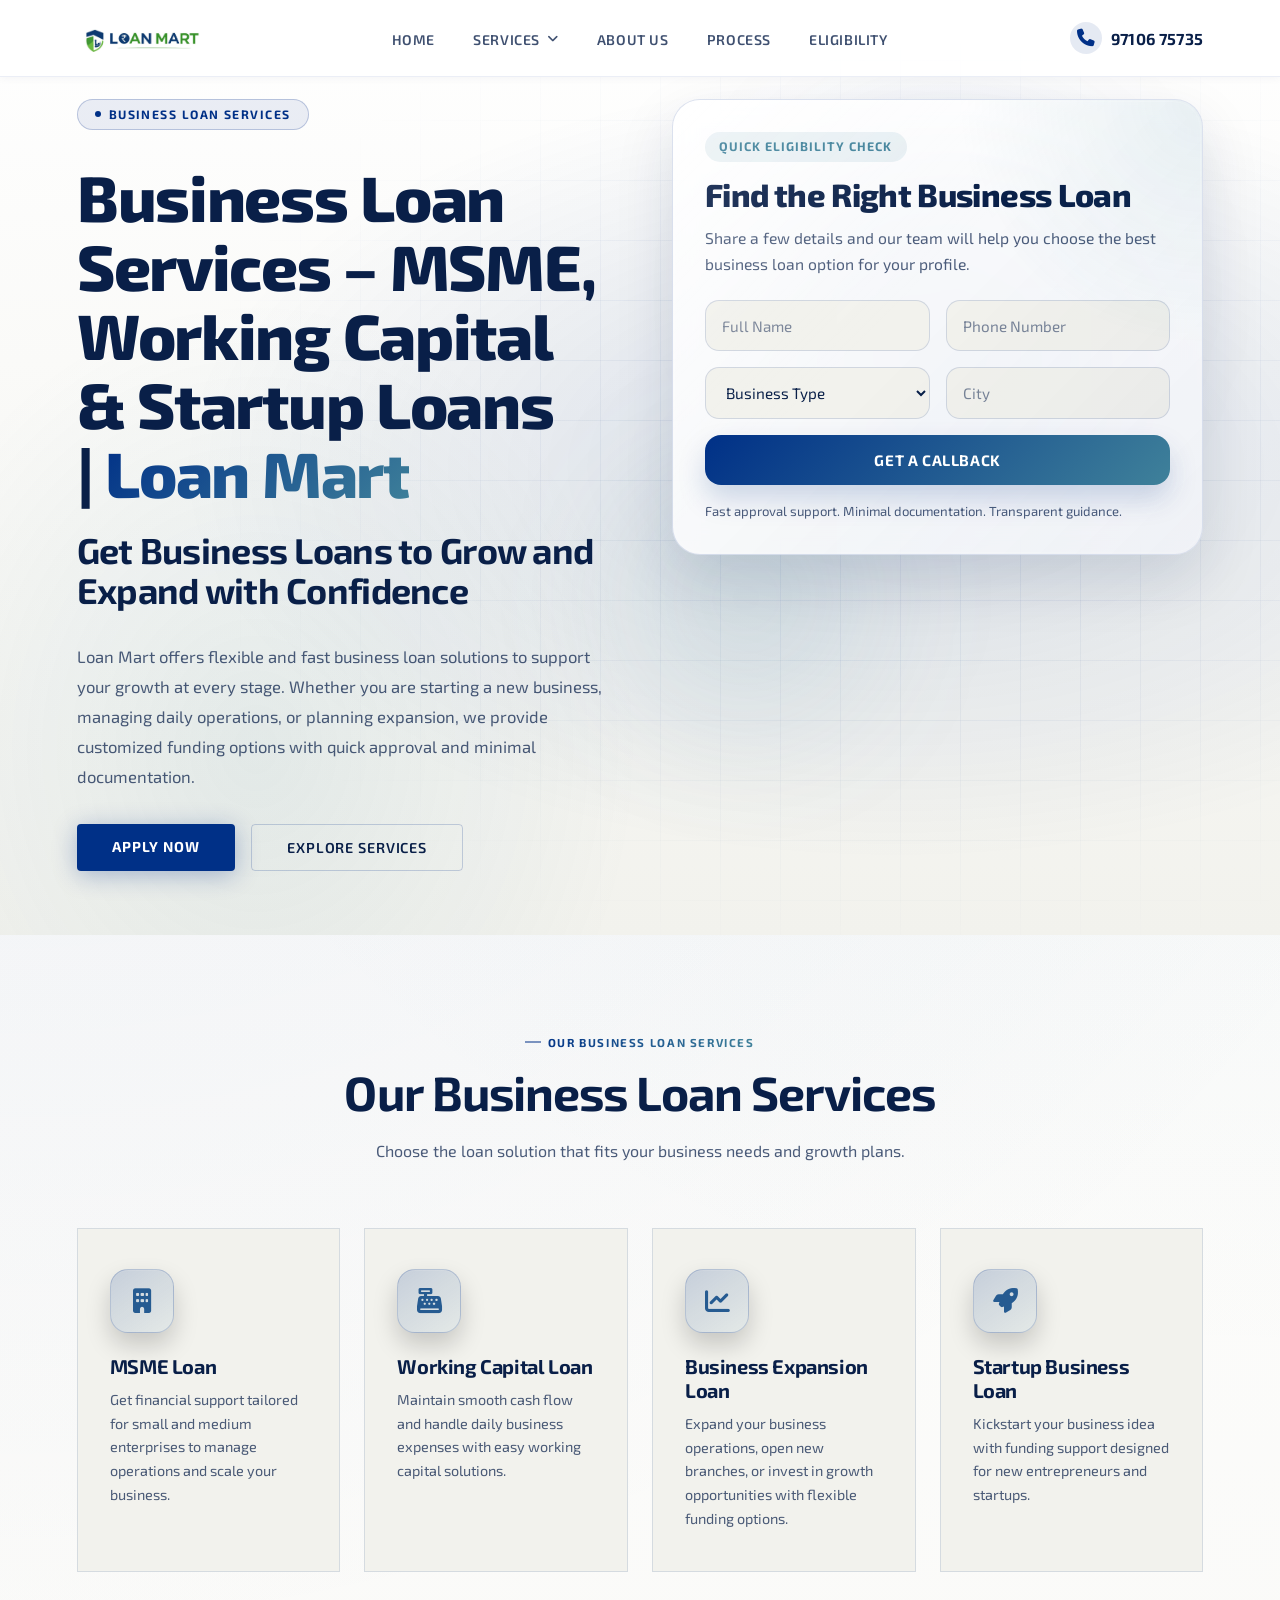
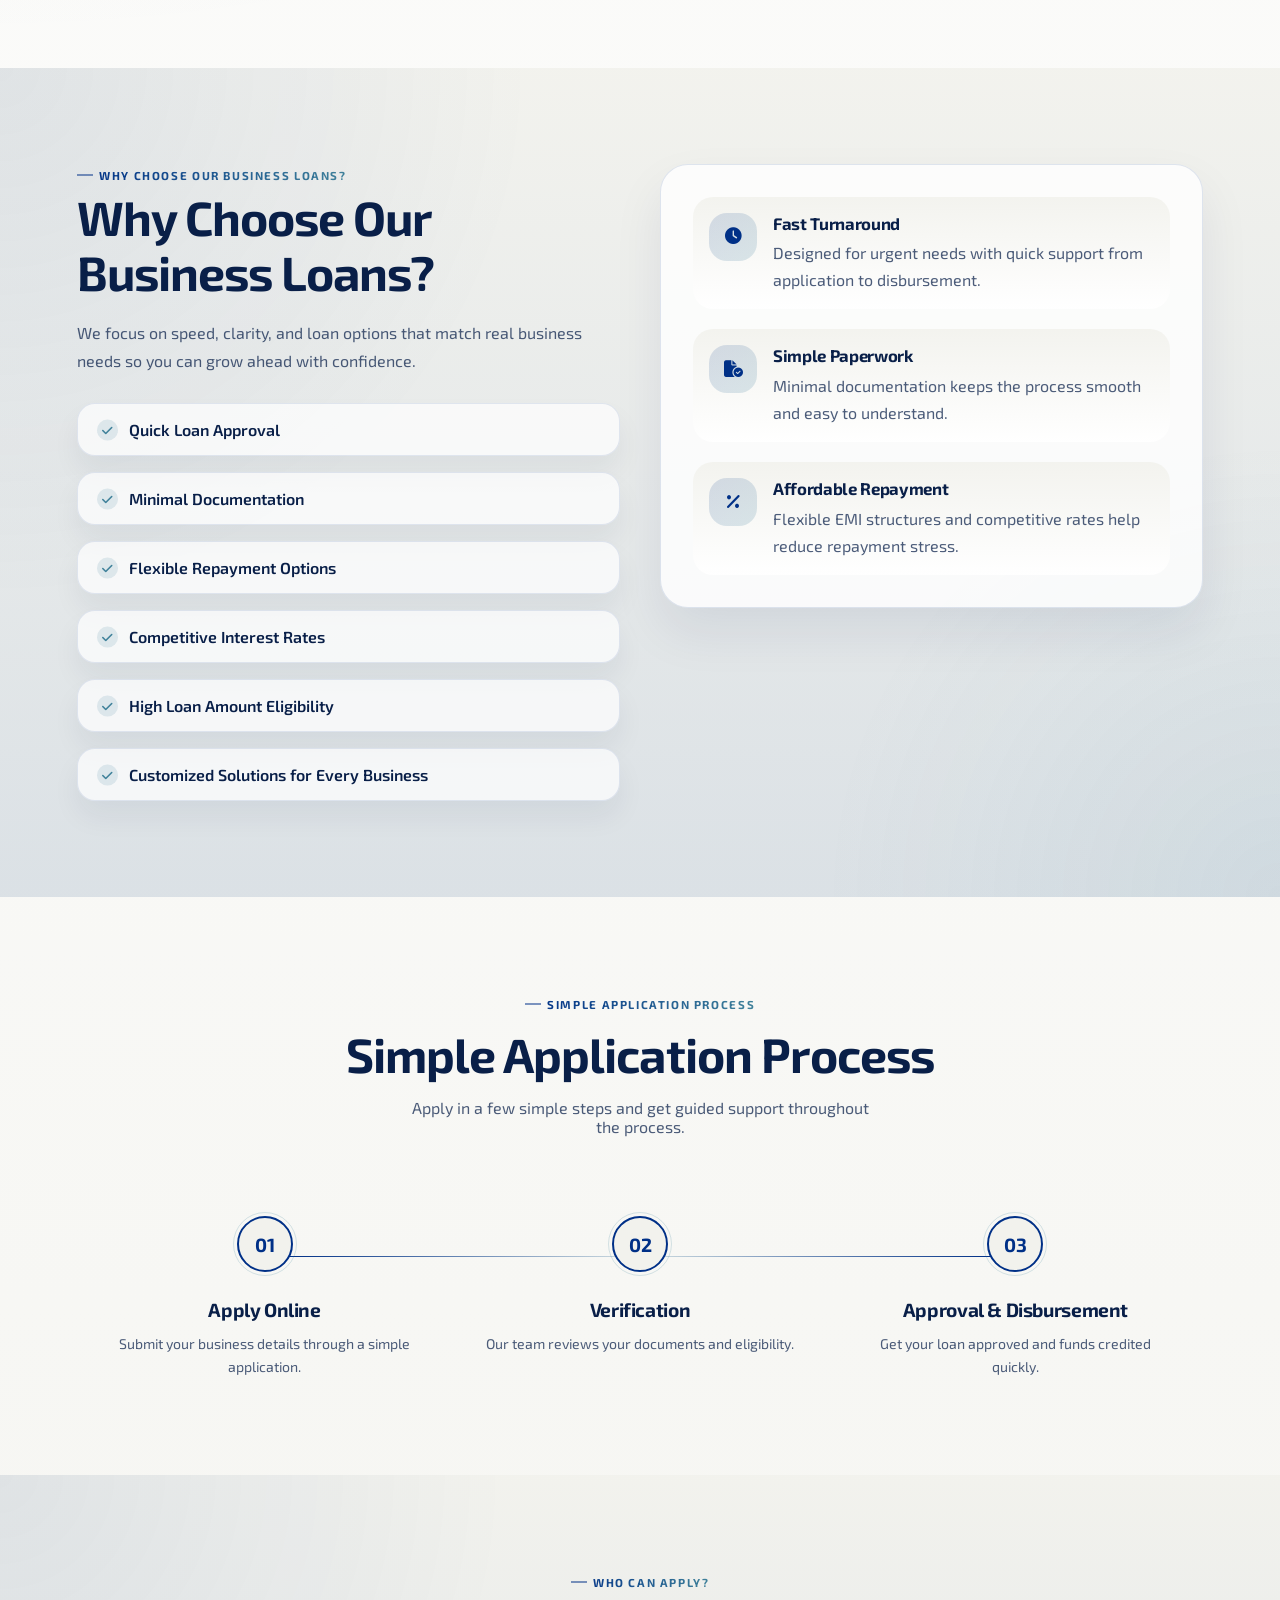
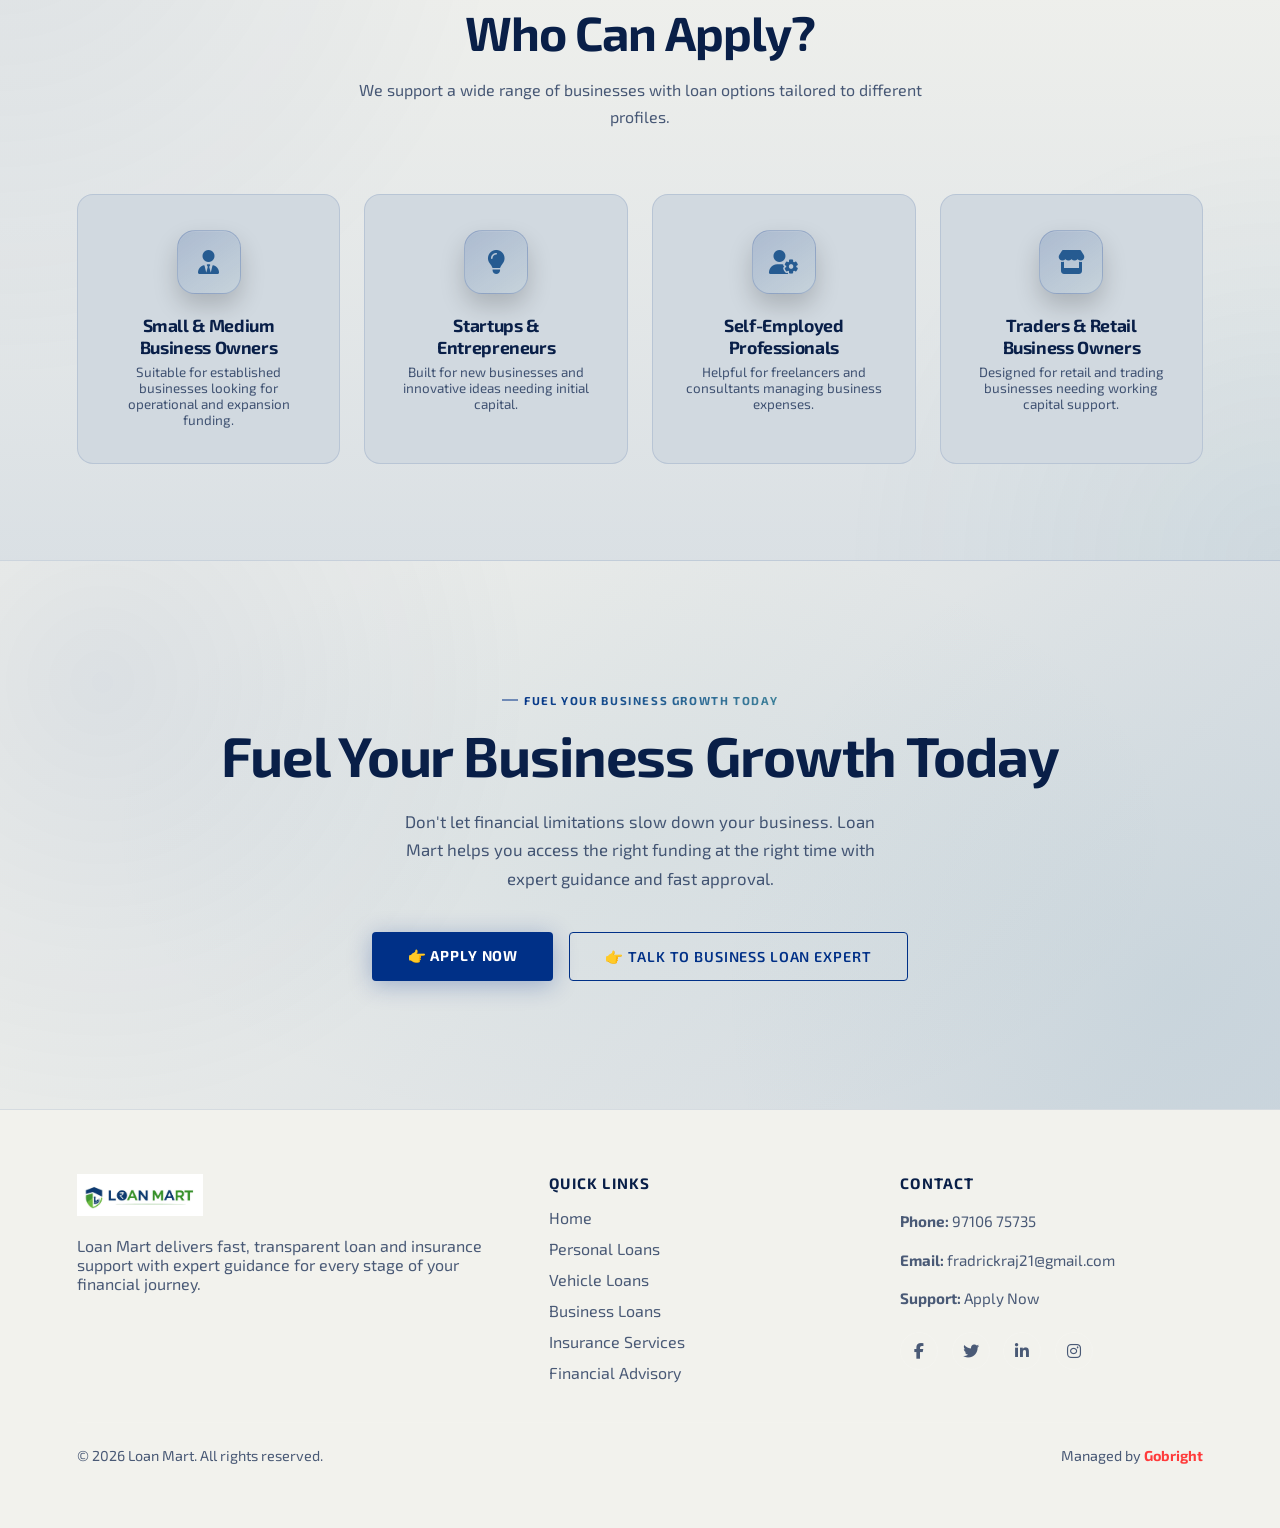
==== commit 07fcfb9a: "Add files via upload" ====
--- a/Business-Loans.html
+++ b/Business-Loans.html
@@ -32,7 +32,7 @@
         <li><a href="Financial-Advisory.html">Financial Advisory</a></li>
       </ul>
     </li>
-    <li><a href="#about">About Us</a></li>
+    <li><a href="About.html">About Us</a></li>
     <li><a href="#application-process">Process</a></li>
     <li><a href="#eligibility">Eligibility</a></li>
   </ul>
@@ -280,4 +280,4 @@
 
 <script src="index.js"></script>
 </body>
-</html>+</html>
--- a/index.css
+++ b/index.css
@@ -3,19 +3,19 @@
    ============================================================ */
 
 /* ── CSS VARIABLES ── */
-:root {
-  --gold: #1f6fd6;
-  --gold-light: #2ea36a;
-  --gold-pale: #dff5e8;
-  --dark: #ffffff;
-  --dark-2: #f7fbff;
-  --dark-3: #edf5ff;
-  --dark-4: #dce9f8;
-  --white: #17324d;
-  --white-dim: rgba(23, 50, 77, 0.72);
-  --white-faint: rgba(31, 111, 214, 0.1);
-  --accent: #2ea36a;
-}
+:root {
+  --gold: #003087;
+  --gold-light: #265b91;
+  --gold-pale: #d1d9e0;
+  --dark: #ffffff;
+  --dark-2: #f2f2ed;
+  --dark-3: #d1d9e0;
+  --dark-4: #9aa6b6;
+  --white: #091f48;
+  --white-dim: rgba(9, 31, 72, 0.72);
+  --white-faint: rgba(63, 129, 154, 0.12);
+  --accent: #3f819a;
+}
 
 /* ── RESET ── */
 *, *::before, *::after {
@@ -29,18 +29,21 @@
   scroll-padding-top: 96px;
 }
 
-body {
-  font-family: 'Exo 2', sans-serif;
-  background: var(--dark);
-  color: var(--white);
-  overflow-x: hidden;
-  cursor: auto;
-}
+body {
+  font-family: 'Exo 2', sans-serif;
+  background:
+    radial-gradient(circle at top left, rgba(0, 48, 135, 0.08), transparent 34%),
+    radial-gradient(circle at top right, rgba(63, 129, 154, 0.08), transparent 28%),
+    linear-gradient(180deg, #ffffff 0%, #f2f2ed 100%);
+  color: var(--white);
+  overflow-x: hidden;
+  cursor: auto;
+}
 
 /* ── SCROLLBAR ── */
 ::-webkit-scrollbar { width: 4px; }
 ::-webkit-scrollbar-track { background: var(--dark); }
-::-webkit-scrollbar-thumb { background: var(--gold); border-radius: 2px; }
+::-webkit-scrollbar-thumb { background: var(--accent); border-radius: 2px; }
 
 /* ── NOISE OVERLAY (DISABLED FOR PERFORMANCE) ── */
 body::before {
@@ -68,10 +71,10 @@
   align-items: center;
   justify-content: space-between;
   flex-wrap: wrap;
-  background: rgba(255, 255, 255, 0.88);
-  backdrop-filter: none;
-  border-bottom: 1px solid rgba(31, 111, 214, 0.08);
-  box-shadow: 0 2px 8px rgba(31, 111, 214, 0.04);
+  background: rgba(255, 255, 255, 0.88);
+  backdrop-filter: none;
+  border-bottom: 1px solid rgba(0, 48, 135, 0.08);
+  box-shadow: 0 2px 8px rgba(9, 31, 72, 0.04);
   transition: background 0.2s, box-shadow 0.2s, border-color 0.2s;
 }
 
@@ -82,7 +85,7 @@
   right: 6vw;
   bottom: -1px;
   height: 1px;
-  background: linear-gradient(90deg, transparent, rgba(31, 111, 214, 0.3), rgba(46, 163, 106, 0.28), transparent);
+  background: linear-gradient(90deg, transparent, rgba(0, 48, 135, 0.3), rgba(63, 129, 154, 0.28), transparent);
   opacity: 0;
   transform: scaleX(0.7);
   transform-origin: center;
@@ -90,10 +93,10 @@
 }
 
 nav.scrolled {
-  background: rgba(255, 255, 255, 0.92);
-  backdrop-filter: none;
-  border-bottom: 1px solid rgba(31, 111, 214, 0.12);
-  box-shadow: 0 4px 12px rgba(23, 50, 77, 0.06);
+  background: rgba(255, 255, 255, 0.92);
+  backdrop-filter: none;
+  border-bottom: 1px solid rgba(0, 48, 135, 0.12);
+  box-shadow: 0 4px 12px rgba(9, 31, 72, 0.06);
 }
 
 nav.scrolled::after {
@@ -128,7 +131,7 @@
   display: inline-flex;
   align-items: center;
   gap: 0.45rem;
-  color: rgba(23, 50, 77, 0.78);
+  color: rgba(9, 31, 72, 0.78);
   font-size: 0.88rem;
   font-weight: 600;
   text-decoration: none;
@@ -167,9 +170,9 @@
   padding: 0.7rem 0;
   list-style: none;
   border-radius: 18px;
-  background: rgba(255, 255, 255, 0.96);
-  border: 1px solid rgba(31, 111, 214, 0.12);
-  box-shadow: 0 20px 40px rgba(23, 50, 77, 0.14);
+  background: rgba(255, 255, 255, 0.96);
+  border: 1px solid rgba(0, 48, 135, 0.12);
+  box-shadow: 0 20px 40px rgba(9, 31, 72, 0.14);
   opacity: 0;
   visibility: hidden;
   transform: translateY(8px);
@@ -193,11 +196,11 @@
   display: none;
 }
 
-.dropdown-menu a:hover,
-.dropdown-menu a:focus-visible {
-  color: var(--gold);
-  background: rgba(31, 111, 214, 0.08);
-}
+.dropdown-menu a:hover,
+.dropdown-menu a:focus-visible {
+  color: var(--gold);
+  background: rgba(0, 48, 135, 0.08);
+}
 
 .nav-dropdown:hover .dropdown-menu,
 .nav-dropdown:focus-within .dropdown-menu {
@@ -228,10 +231,10 @@
   transition: color 0.3s, transform 0.2s;
 }
 
-.nav-phone i {
-  color: var(--gold);
-  font-size: 1.1rem;
-  background: rgba(31, 111, 214, 0.1);
+.nav-phone i {
+  color: var(--gold);
+  font-size: 1.1rem;
+  background: rgba(0, 48, 135, 0.1);
   width: 32px;
   height: 32px;
   display: inline-flex;
@@ -248,7 +251,7 @@
 
 .nav-phone:hover i {
   background: var(--gold);
-  color: #ffffff;
+  color: var(--dark);
 }
 
 .btn-primary::before,
@@ -272,24 +275,24 @@
 }
 
 /* ── HERO ── */
-#hero {
-  min-height: 100vh;
-  display: grid;
-  grid-template-columns: 1fr 1fr;
-  align-items: center;
-  padding: 8rem 6vw 5rem;
-  position: relative;
-  overflow: hidden;
-  gap: 4rem;
-}
+#hero {
+  min-height: auto;
+  display: grid;
+  grid-template-columns: 1fr 1fr;
+  align-items: start;
+  padding: 6.2rem 6vw 4rem;
+  position: relative;
+  overflow: hidden;
+  gap: 4rem;
+}
 
 .hero-bg {
   position: absolute;
   inset: 0;
   z-index: 0;
-  background:
-    radial-gradient(ellipse 80% 60% at 70% 50%, rgba(31, 111, 214, 0.14) 0%, transparent 70%),
-    radial-gradient(ellipse 50% 80% at 20% 80%, rgba(46, 163, 106, 0.1) 0%, transparent 60%),
+  background:
+    radial-gradient(ellipse 80% 60% at 70% 50%, rgba(0, 48, 135, 0.14) 0%, transparent 70%),
+    radial-gradient(ellipse 50% 80% at 20% 80%, rgba(63, 129, 154, 0.1) 0%, transparent 60%),
     linear-gradient(180deg, var(--dark) 0%, var(--dark-2) 100%);
 }
 
@@ -297,9 +300,9 @@
   position: absolute;
   inset: 0;
   z-index: 0;
-  background-image:
-    linear-gradient(rgba(31, 111, 214, 0.05) 1px, transparent 1px),
-    linear-gradient(90deg, rgba(31, 111, 214, 0.05) 1px, transparent 1px);
+  background-image:
+    linear-gradient(rgba(0, 48, 135, 0.05) 1px, transparent 1px),
+    linear-gradient(90deg, rgba(0, 48, 135, 0.05) 1px, transparent 1px);
   background-size: 60px 60px;
   background-position: 0 0;
   mask-image: radial-gradient(ellipse 70% 70% at 70% 50%, black 30%, transparent 80%);
@@ -321,18 +324,18 @@
 }
 
 .orb-1 {
-  width: 400px;
-  height: 400px;
-  background: radial-gradient(circle, rgba(31, 111, 214, 0.16), transparent);
+  width: 400px;
+  height: 400px;
+  background: radial-gradient(circle, rgba(0, 48, 135, 0.16), transparent);
   top: 10%;
   right: 10%;
   animation: none;
 }
 
 .orb-2 {
-  width: 300px;
-  height: 300px;
-  background: radial-gradient(circle, rgba(46, 163, 106, 0.14), transparent);
+  width: 300px;
+  height: 300px;
+  background: radial-gradient(circle, rgba(63, 129, 154, 0.14), transparent);
   bottom: 20%;
   right: 30%;
   animation: none;
@@ -351,12 +354,12 @@
   transition: transform 0.45s cubic-bezier(0.16, 1, 0.3, 1);
 }
 
-.hero-badge {
+.hero-badge {
   display: inline-flex;
   align-items: center;
   gap: 0.5rem;
-  background: rgba(31, 111, 214, 0.08);
-  border: 1px solid rgba(31, 111, 214, 0.22);
+  background: rgba(0, 48, 135, 0.08);
+  border: 1px solid rgba(0, 48, 135, 0.22);
   padding: 0.45rem 1.05rem;
   border-radius: 100px;
   font-family: 'Exo 2', sans-serif;
@@ -398,8 +401,8 @@
 h1 .gold {
   color: var(--gold);
 }
-h1 .outline {
-  -webkit-text-stroke: 1px rgba(31, 111, 214, 0.28);
+h1 .outline {
+  -webkit-text-stroke: 1px rgba(0, 48, 135, 0.28);
   color: transparent;
   letter-spacing: 0;
 }
@@ -434,14 +437,14 @@
 }
 
 /* Stats panel — right column */
-.hero-lead-card {
+.hero-lead-card {
   position: relative;
   z-index: 1;
   background: rgba(255, 255, 255, 0.82);
-  border: 1px solid rgba(31, 111, 214, 0.14);
+  border: 1px solid rgba(0, 48, 135, 0.14);
   border-radius: 28px;
   padding: 2rem;
-  box-shadow: 0 24px 60px rgba(31, 111, 214, 0.12);
+  box-shadow: 0 24px 60px rgba(9, 31, 72, 0.12);
   backdrop-filter: blur(12px);
   opacity: 0;
   animation: fadeUp 0.9s 1.1s forwards;
@@ -450,13 +453,13 @@
   transition: transform 0.45s cubic-bezier(0.16, 1, 0.3, 1), box-shadow 0.45s ease, border-color 0.35s ease;
 }
 
-.hero-lead-card::before {
+.hero-lead-card::before {
   content: '';
   position: absolute;
   inset: 0;
   background:
-    radial-gradient(circle at top right, rgba(46, 163, 106, 0.14), transparent 35%),
-    linear-gradient(135deg, rgba(255, 255, 255, 0.18), transparent 45%, rgba(31, 111, 214, 0.06));
+    radial-gradient(circle at top right, rgba(63, 129, 154, 0.14), transparent 35%),
+    linear-gradient(135deg, rgba(255, 255, 255, 0.18), transparent 45%, rgba(0, 48, 135, 0.06));
   opacity: 0.8;
   pointer-events: none;
 }
@@ -474,9 +477,9 @@
   pointer-events: none;
 }
 
-.hero-lead-card:hover {
-  box-shadow: 0 30px 70px rgba(31, 111, 214, 0.18);
-  border-color: rgba(31, 111, 214, 0.24);
+.hero-lead-card:hover {
+  box-shadow: 0 30px 70px rgba(9, 31, 72, 0.18);
+  border-color: rgba(0, 48, 135, 0.24);
 }
 
 .hero-form-tag {
@@ -484,7 +487,7 @@
   align-items: center;
   padding: 0.45rem 0.9rem;
   border-radius: 999px;
-  background: rgba(46, 163, 106, 0.1);
+  background: rgba(63, 129, 154, 0.1);
   color: var(--accent);
   font-size: 0.78rem;
   font-weight: 700;
@@ -514,12 +517,12 @@
   gap: 1rem;
 }
 
-.hero-lead-form input,
-.hero-lead-form select {
-  width: 100%;
-  border: 1px solid rgba(31, 111, 214, 0.14);
-  background: rgba(247, 251, 255, 0.95);
-  color: var(--white);
+.hero-lead-form input,
+.hero-lead-form select {
+  width: 100%;
+  border: 1px solid rgba(0, 48, 135, 0.14);
+  background: rgba(242, 242, 237, 0.95);
+  color: var(--white);
   padding: 0.95rem 1rem;
   border-radius: 14px;
   font-family: 'Exo 2', sans-serif;
@@ -528,16 +531,16 @@
   transition: border-color 0.25s, box-shadow 0.25s, background 0.25s;
 }
 
-.hero-lead-form input::placeholder {
-  color: rgba(23, 50, 77, 0.52);
-}
-
-.hero-lead-form input:focus,
-.hero-lead-form select:focus {
-  border-color: rgba(31, 111, 214, 0.34);
-  box-shadow: 0 0 0 4px rgba(31, 111, 214, 0.08);
-  background: #ffffff;
-}
+.hero-lead-form input::placeholder {
+  color: rgba(9, 31, 72, 0.52);
+}
+
+.hero-lead-form input:focus,
+.hero-lead-form select:focus {
+  border-color: rgba(0, 48, 135, 0.34);
+  box-shadow: 0 0 0 4px rgba(0, 48, 135, 0.08);
+  background: var(--dark);
+}
 
 .hero-form-btn {
   grid-column: 1 / -1;
@@ -545,8 +548,8 @@
   overflow: hidden;
   border: none;
   border-radius: 16px;
-  background: linear-gradient(135deg, var(--gold), #388bf0);
-  color: #ffffff;
+  background: linear-gradient(135deg, var(--gold), var(--accent));
+  color: var(--dark);
   padding: 1rem 1.2rem;
   font-family: 'Exo 2', sans-serif;
   font-size: 0.95rem;
@@ -554,14 +557,14 @@
   letter-spacing: 0.04em;
   text-transform: uppercase;
   cursor: pointer;
-  box-shadow: 0 14px 28px rgba(31, 111, 214, 0.18);
+  box-shadow: 0 14px 28px rgba(0, 48, 135, 0.18);
   transition: transform 0.25s, box-shadow 0.25s, background 0.25s;
 }
 
-.hero-form-btn:hover {
-  transform: translateY(-2px);
-  background: linear-gradient(135deg, #2b84f0, var(--accent));
-  box-shadow: 0 18px 32px rgba(46, 163, 106, 0.22);
+.hero-form-btn:hover {
+  transform: translateY(-2px);
+  background: linear-gradient(135deg, var(--gold-light), var(--accent));
+  box-shadow: 0 18px 32px rgba(0, 48, 135, 0.22);
 }
 
 .hero-form-note {
@@ -590,14 +593,14 @@
   gap: 1.25rem;
 }
 
-.metric-card {
-  position: relative;
-  overflow: hidden;
-  background: linear-gradient(180deg, rgba(255, 255, 255, 0.88), rgba(247, 251, 255, 0.95));
-  border: 1px solid rgba(31, 111, 214, 0.14);
+.metric-card {
+  position: relative;
+  overflow: hidden;
+  background: linear-gradient(180deg, rgba(255, 255, 255, 0.88), rgba(242, 242, 237, 0.95));
+  border: 1px solid rgba(0, 48, 135, 0.14);
   border-radius: 22px;
   padding: 1.6rem 1.5rem;
-  box-shadow: 0 18px 40px rgba(31, 111, 214, 0.08);
+  box-shadow: 0 18px 40px rgba(9, 31, 72, 0.08);
   transition: transform 0.3s, box-shadow 0.3s, border-color 0.3s;
 }
 
@@ -615,10 +618,10 @@
   pointer-events: none;
 }
 
-.metric-card:hover {
-  transform: translateY(-4px);
-  border-color: rgba(31, 111, 214, 0.24);
-  box-shadow: 0 22px 46px rgba(31, 111, 214, 0.12);
+.metric-card:hover {
+  transform: translateY(-4px);
+  border-color: rgba(0, 48, 135, 0.24);
+  box-shadow: 0 22px 46px rgba(9, 31, 72, 0.12);
 }
 
 .metric-card:hover::before,
@@ -683,7 +686,7 @@
 h2 .gold { color: var(--gold); }
 
 /* ── BUTTONS ── */
-.btn-primary {
+.btn-primary {
   position: relative;
   overflow: hidden;
   background: var(--gold);
@@ -700,16 +703,16 @@
   display: inline-block;
   text-align: center;
   transition: background 0.3s, transform 0.2s, box-shadow 0.3s;
-  box-shadow: 0 4px 24px rgba(201, 168, 76, 0.3);
-}
-
-.btn-primary:hover {
-  background: var(--gold-light);
-  transform: translateY(-2px);
-  box-shadow: 0 8px 32px rgba(201, 168, 76, 0.45);
-}
-
-.btn-secondary {
+  box-shadow: 0 4px 24px rgba(0, 48, 135, 0.3);
+}
+
+.btn-primary:hover {
+  background: var(--gold-light);
+  transform: translateY(-2px);
+  box-shadow: 0 8px 32px rgba(0, 48, 135, 0.45);
+}
+
+.btn-secondary {
   background: transparent;
   color: var(--white);
   padding: 0.9rem 2.2rem;
@@ -717,7 +720,7 @@
   font-size: 0.9rem;
   letter-spacing: 0.06em;
   text-transform: uppercase;
-  border: 1px solid rgba(31, 111, 214, 0.2);
+  border: 1px solid rgba(0, 48, 135, 0.2);
   border-radius: 4px;
   cursor: pointer;
   text-decoration: none;
@@ -751,10 +754,10 @@
   transition: background 0.3s, color 0.3s, transform 0.2s;
 }
 
-.btn-ghost:hover {
-  background: rgba(201, 168, 76, 0.1);
-  transform: translateY(-2px);
-}
+.btn-ghost:hover {
+  background: rgba(0, 48, 135, 0.1);
+  transform: translateY(-2px);
+}
 
 /* ── SERVICES ── */
 #services {
@@ -765,14 +768,14 @@
   padding-top: 5.5rem;
 }
 
-#services::before {
+#services::before {
   content: '';
   position: absolute;
   top: -200px;
   right: -200px;
   width: 600px;
   height: 600px;
-  background: radial-gradient(circle, rgba(31, 111, 214, 0.08), transparent 70%);
+  background: radial-gradient(circle, rgba(0, 48, 135, 0.08), transparent 70%);
   pointer-events: none;
 }
 
@@ -802,9 +805,9 @@
   width: 100%;
 }
 
-.service-card {
-  background: var(--dark-2);
-  border: 1px solid rgba(31, 111, 214, 0.12);
+.service-card {
+  background: var(--dark-2);
+  border: 1px solid rgba(0, 48, 135, 0.12);
   padding: 2.5rem 2rem;
   position: relative;
   overflow: hidden;
@@ -815,30 +818,30 @@
   transform-style: preserve-3d;
 }
 
-.service-card::before {
+.service-card::before {
   content: '';
   position: absolute;
   inset: 0;
-  background: linear-gradient(135deg, rgba(31, 111, 214, 0.08) 0%, rgba(46, 163, 106, 0.04) 100%);
+  background: linear-gradient(135deg, rgba(0, 48, 135, 0.08) 0%, rgba(63, 129, 154, 0.04) 100%);
   opacity: 0;
   transition: opacity 0.4s;
 }
 
-.service-card:hover {
-  background: var(--dark-3);
-  border-color: rgba(31, 111, 214, 0.25);
+.service-card:hover {
+  background: var(--dark-3);
+  border-color: rgba(0, 48, 135, 0.25);
   transform: translateY(-10px);
   box-shadow: 0 24px 48px rgba(0, 0, 0, 0.26);
 }
 .service-card:hover::before { opacity: 1; }
 
-.service-icon {
+.service-icon {
   width: 64px;
   height: 64px;
   background:
-    linear-gradient(145deg, rgba(31, 111, 214, 0.18), rgba(46, 163, 106, 0.08)),
-    rgba(255, 255, 255, 0.02);
-  border: 1px solid rgba(31, 111, 214, 0.18);
+    linear-gradient(145deg, rgba(0, 48, 135, 0.18), rgba(63, 129, 154, 0.08)),
+    rgba(255, 255, 255, 0.02);
+  border: 1px solid rgba(0, 48, 135, 0.18);
   border-radius: 18px;
   display: inline-flex;
   align-items: center;
@@ -852,14 +855,14 @@
   transition: transform 0.3s, border-color 0.3s, background 0.3s, color 0.3s;
 }
 
-.service-card:hover .service-icon {
-  transform: translateY(-4px) rotate(-4deg);
-  border-color: rgba(46, 163, 106, 0.38);
-  background:
-    linear-gradient(145deg, rgba(31, 111, 214, 0.24), rgba(46, 163, 106, 0.12)),
-    rgba(255, 255, 255, 0.03);
-  color: #2ea36a;
-}
+.service-card:hover .service-icon {
+  transform: translateY(-4px) rotate(-4deg);
+  border-color: rgba(0, 48, 135, 0.38);
+  background:
+    linear-gradient(145deg, rgba(0, 48, 135, 0.24), rgba(63, 129, 154, 0.12)),
+    rgba(255, 255, 255, 0.03);
+  color: var(--accent);
+}
 
 .service-card h3 {
   font-family: 'Exo 2', sans-serif;
@@ -894,7 +897,7 @@
 
 /* ── WHY CHOOSE ── */
 #why {
-  background: #ffffff;
+  background: var(--dark);
   display: grid;
   grid-template-columns: 1fr 1fr;
   gap: 6rem;
@@ -907,31 +910,31 @@
   flex-direction: column;
 }
 
-.why-card-main {
-  position: relative;
-  flex: 1;
-  background: var(--dark-3);
-  border: 1px solid rgba(31, 111, 214, 0.12);
-  border-radius: 20px;
-  display: flex;
-  align-items: center;
-  justify-content: center;
-  overflow: hidden;
-  box-shadow: 0 30px 70px rgba(31, 111, 214, 0.09);
-}
-
-.why-card-main::before {
-  content: '';
-  position: absolute;
-  inset: 0;
-  background: linear-gradient(135deg, rgba(31, 111, 214, 0.08), rgba(46, 163, 106, 0.03) 60%);
-}
-
-.why-big-text {
+.why-card-main {
+  position: relative;
+  flex: 1;
+  background: var(--dark-3);
+  border: 1px solid rgba(0, 48, 135, 0.12);
+  border-radius: 20px;
+  display: flex;
+  align-items: center;
+  justify-content: center;
+  overflow: hidden;
+  box-shadow: 0 30px 70px rgba(9, 31, 72, 0.09);
+}
+
+.why-card-main::before {
+  content: '';
+  position: absolute;
+  inset: 0;
+  background: linear-gradient(135deg, rgba(0, 48, 135, 0.08), rgba(63, 129, 154, 0.03) 60%);
+}
+
+.why-big-text {
   font-family: 'Exo 2', sans-serif;
   font-size: 7rem;
   font-weight: 900;
-  color: rgba(201, 168, 76, 0.08);
+  color: rgba(63, 129, 154, 0.08);
   line-height: 1;
   text-align: center;
   position: absolute;
@@ -948,28 +951,28 @@
   padding: 2rem;
 }
 
-.why-badge-item {
+.why-badge-item {
   display: flex;
   align-items: center;
   gap: 1rem;
   background: rgba(255, 255, 255, 0.82);
-  border: 1px solid rgba(31, 111, 214, 0.12);
+  border: 1px solid rgba(0, 48, 135, 0.12);
   padding: 1rem 1.4rem;
   border-radius: 10px;
   transition: border-color 0.3s, background 0.3s, transform 0.3s, box-shadow 0.3s;
 }
 
-.why-badge-item:hover {
-  border-color: rgba(31, 111, 214, 0.24);
-  background: rgba(255, 255, 255, 0.95);
-  transform: translateX(8px);
-  box-shadow: 0 14px 30px rgba(31, 111, 214, 0.08);
-}
-
-.why-badge-icon {
-  width: 36px;
-  height: 36px;
-  background: rgba(31, 111, 214, 0.12);
+.why-badge-item:hover {
+  border-color: rgba(0, 48, 135, 0.24);
+  background: rgba(255, 255, 255, 0.95);
+  transform: translateX(8px);
+  box-shadow: 0 14px 30px rgba(9, 31, 72, 0.08);
+}
+
+.why-badge-icon {
+  width: 36px;
+  height: 36px;
+  background: rgba(0, 48, 135, 0.12);
   border-radius: 8px;
   display: flex;
   align-items: center;
@@ -1016,14 +1019,14 @@
   position: relative;
 }
 
-.process-steps::before {
+.process-steps::before {
   content: '';
   position: absolute;
   top: 2.5rem;
   left: calc(16.66% + 1.5rem);
   right: calc(16.66% + 1.5rem);
   height: 1px;
-  background: linear-gradient(90deg, var(--gold), rgba(201, 168, 76, 0.2), var(--gold));
+  background: linear-gradient(90deg, var(--gold), rgba(63, 129, 154, 0.2), var(--gold));
   z-index: 0;
 }
 
@@ -1057,12 +1060,12 @@
   transition: background 0.3s, transform 0.3s;
 }
 
-.step-num::after {
+.step-num::after {
   content: '';
   position: absolute;
   inset: -6px;
   border-radius: 50%;
-  border: 1px solid rgba(201, 168, 76, 0.2);
+  border: 1px solid rgba(63, 129, 154, 0.2);
   animation: none;
 }
 
@@ -1098,12 +1101,12 @@
 }
 
 /* ── SUPPORT STRIP ── */
-#support {
-  background: var(--dark-3);
-  border-top: 1px solid rgba(201, 168, 76, 0.1);
-  border-bottom: 1px solid rgba(201, 168, 76, 0.1);
-  padding: 5rem 6vw;
-}
+#support {
+  background: var(--dark-3);
+  border-top: 1px solid rgba(0, 48, 135, 0.1);
+  border-bottom: 1px solid rgba(0, 48, 135, 0.1);
+  padding: 5rem 6vw;
+}
 
 .support-inner {
   display: grid;
@@ -1121,7 +1124,7 @@
   gap: 1rem;
 }
 
-.support-feat {
+.support-feat {
   position: relative;
   overflow: hidden;
   display: flex;
@@ -1130,21 +1133,21 @@
   padding: 1rem;
   background: var(--dark-2);
   border-radius: 10px;
-  border: 1px solid rgba(31, 111, 214, 0.1);
+  border: 1px solid rgba(0, 48, 135, 0.1);
   transition: border-color 0.3s, transform 0.3s, box-shadow 0.3s;
 }
 
-.support-feat:hover {
-  border-color: rgba(31, 111, 214, 0.26);
-  transform: translateY(-4px);
-  box-shadow: 0 16px 30px rgba(31, 111, 214, 0.08);
-}
-
-.feat-check {
+.support-feat:hover {
+  border-color: rgba(0, 48, 135, 0.26);
+  transform: translateY(-4px);
+  box-shadow: 0 16px 30px rgba(9, 31, 72, 0.08);
+}
+
+.feat-check {
   width: 22px;
   height: 22px;
   border-radius: 50%;
-  background: rgba(201, 168, 76, 0.15);
+  background: rgba(63, 129, 154, 0.15);
   flex-shrink: 0;
   display: flex;
   align-items: center;
@@ -1174,9 +1177,9 @@
   margin-top: 3rem;
 }
 
-.who-card {
+.who-card {
   background: var(--dark-3);
-  border: 1px solid rgba(31, 111, 214, 0.12);
+  border: 1px solid rgba(0, 48, 135, 0.12);
   border-radius: 16px;
   padding: 2.2rem 1.8rem;
   text-align: center;
@@ -1187,13 +1190,13 @@
   transform-style: preserve-3d;
 }
 
-.who-card:hover {
-  border-color: var(--gold);
-  transform: translateY(-10px);
-  box-shadow: 0 20px 50px rgba(201, 168, 76, 0.1);
-}
-
-.who-icon {
+.who-card:hover {
+  border-color: var(--gold);
+  transform: translateY(-10px);
+  box-shadow: 0 20px 50px rgba(9, 31, 72, 0.1);
+}
+
+.who-icon {
   width: 64px;
   height: 64px;
   margin: 0 auto 1.2rem;
@@ -1202,9 +1205,9 @@
   justify-content: center;
   border-radius: 18px;
   background:
-    linear-gradient(145deg, rgba(31, 111, 214, 0.18), rgba(46, 163, 106, 0.08)),
-    rgba(255, 255, 255, 0.02);
-  border: 1px solid rgba(31, 111, 214, 0.18);
+    linear-gradient(145deg, rgba(0, 48, 135, 0.18), rgba(63, 129, 154, 0.08)),
+    rgba(255, 255, 255, 0.02);
+  border: 1px solid rgba(0, 48, 135, 0.18);
   box-shadow:
     inset 0 1px 0 rgba(255, 255, 255, 0.08),
     0 12px 24px rgba(0, 0, 0, 0.18);
@@ -1213,14 +1216,14 @@
   transition: transform 0.3s, border-color 0.3s, background 0.3s, color 0.3s;
 }
 
-.who-card:hover .who-icon {
-  transform: translateY(-4px) scale(1.07) rotate(-4deg);
-  border-color: rgba(46, 163, 106, 0.38);
-  background:
-    linear-gradient(145deg, rgba(31, 111, 214, 0.24), rgba(46, 163, 106, 0.12)),
-    rgba(255, 255, 255, 0.03);
-  color: #2ea36a;
-}
+.who-card:hover .who-icon {
+  transform: translateY(-4px) scale(1.07) rotate(-4deg);
+  border-color: rgba(0, 48, 135, 0.38);
+  background:
+    linear-gradient(145deg, rgba(0, 48, 135, 0.24), rgba(63, 129, 154, 0.12)),
+    rgba(255, 255, 255, 0.03);
+  color: var(--accent);
+}
 
 .who-card h3 {
   font-family: 'Exo 2', sans-serif;
@@ -1236,7 +1239,7 @@
 
 /* ── TRUST ── */
 #trust {
-  background: #ffffff;
+  background: var(--dark);
   text-align: center;
   padding: 7rem 6vw;
 }
@@ -1247,14 +1250,14 @@
 
 .trust-tag { display: inline-block; }
 
-.trust-logos {
+.trust-logos {
   display: flex;
   gap: 2.5rem;
   justify-content: center;
   flex-wrap: wrap;
   margin-top: 3.5rem;
   padding-top: 3rem;
-  border-top: 1px solid rgba(201, 168, 76, 0.1);
+  border-top: 1px solid rgba(0, 48, 135, 0.1);
 }
 
 .trust-badge {
@@ -1273,11 +1276,11 @@
   transform: translateY(-6px);
 }
 
-.trust-badge-icon {
+.trust-badge-icon {
   width: 48px;
   height: 48px;
-  background: rgba(201, 168, 76, 0.1);
-  border: 1px solid rgba(201, 168, 76, 0.2);
+  background: rgba(63, 129, 154, 0.1);
+  border: 1px solid rgba(63, 129, 154, 0.2);
   border-radius: 12px;
   display: flex;
   align-items: center;
@@ -1292,31 +1295,31 @@
 }
 
 /* ── CTA ── */
-#cta {
-  background: linear-gradient(135deg, #f7fbff, #edf5ff);
-  border-top: 1px solid rgba(31, 111, 214, 0.12);
+#cta {
+  background: linear-gradient(135deg, var(--dark-2), var(--dark-3));
+  border-top: 1px solid rgba(0, 48, 135, 0.12);
   padding: 8rem 6vw;
   text-align: center;
   position: relative;
   overflow: hidden;
 }
 
-#cta::before {
+#cta::before {
   content: '';
   position: absolute;
   inset: 0;
-  background: radial-gradient(ellipse 60% 80% at 50% 50%, rgba(201, 168, 76, 0.06), transparent 70%);
+  background: radial-gradient(ellipse 60% 80% at 50% 50%, rgba(63, 129, 154, 0.06), transparent 70%);
   pointer-events: none;
   animation: none;
 }
 
-#cta::after {
+#cta::after {
   content: '';
   position: absolute;
   inset: -20%;
   background:
-    radial-gradient(circle at 20% 30%, rgba(31, 111, 214, 0.08), transparent 28%),
-    radial-gradient(circle at 80% 70%, rgba(46, 163, 106, 0.08), transparent 30%);
+    radial-gradient(circle at 20% 30%, rgba(0, 48, 135, 0.08), transparent 28%),
+    radial-gradient(circle at 80% 70%, rgba(63, 129, 154, 0.08), transparent 30%);
   filter: none;
   animation: none;
   pointer-events: none;
@@ -1343,12 +1346,12 @@
 }
 
 /* ── FOOTER ── */
-footer {
-  background: var(--dark-2);
-  border-top: 1px solid rgba(31, 111, 214, 0.12);
-  padding: 4rem 6vw;
-  color: var(--white-dim);
-}
+footer {
+  background: var(--dark-2);
+  border-top: 1px solid rgba(0, 48, 135, 0.12);
+  padding: 4rem 6vw;
+  color: var(--white-dim);
+}
 
 .footer-grid {
   display: grid;
@@ -1642,7 +1645,7 @@
   margin: 0.8rem auto 0;
 }
 
-.emi-container {
+.emi-container {
   width: 100%;
   margin: 0 auto;
   display: grid;
@@ -1650,19 +1653,19 @@
   gap: 3rem;
   align-items: stretch;
   background: var(--dark-2);
-  border: 1px solid rgba(31, 111, 214, 0.12);
+  border: 1px solid rgba(0, 48, 135, 0.12);
   border-radius: 24px;
   padding: 2.5rem;
-  box-shadow: 0 18px 40px rgba(31, 111, 214, 0.08);
+  box-shadow: 0 18px 40px rgba(9, 31, 72, 0.08);
 }
 
 .emi-sliders {
   margin-bottom: 0;
 }
 
-.emi-box {
-  background: rgba(255,255,255,0.7);
-  border: 1px solid rgba(31, 111, 214, 0.08);
+.emi-box {
+  background: rgba(255,255,255,0.7);
+  border: 1px solid rgba(0, 48, 135, 0.08);
   border-radius: 12px;
   padding: 1.5rem;
   margin-bottom: 1.5rem;
@@ -1681,27 +1684,27 @@
   font-size: 1.05rem;
 }
 
-.emi-input-wrap {
-  display: flex;
-  align-items: stretch;
-  background: #fff;
-  border: 1px solid rgba(31, 111, 214, 0.2);
+.emi-input-wrap {
+  display: flex;
+  align-items: stretch;
+  background: #fff;
+  border: 1px solid rgba(0, 48, 135, 0.2);
   border-radius: 6px;
   overflow: hidden;
   width: 180px;
 }
-.emi-input-wrap span {
-  background: rgba(31, 111, 214, 0.05);
+.emi-input-wrap span {
+  background: rgba(0, 48, 135, 0.05);
   padding: 0.5rem 0.8rem;
   font-weight: 600;
   color: var(--white-dim);
   display: flex;
   align-items: center;
 }
-.emi-percent, .emi-mo {
-  border-left: 1px solid rgba(31, 111, 214, 0.1);
-}
-.emi-rupee { border-right: 1px solid rgba(31, 111, 214, 0.1); border-left: none !important; }
+.emi-percent, .emi-mo {
+  border-left: 1px solid rgba(0, 48, 135, 0.1);
+}
+.emi-rupee { border-right: 1px solid rgba(0, 48, 135, 0.1); border-left: none !important; }
 
 .emi-input-wrap input {
   flex: 1;
@@ -1732,7 +1735,7 @@
   width: 100%;
   height: 8px;
   cursor: pointer;
-  background: linear-gradient(to right, var(--gold) 0%, var(--gold) var(--fill-percent), #dce9f8 var(--fill-percent), #dce9f8 100%);
+  background: linear-gradient(to right, var(--gold) 0%, var(--gold) var(--fill-percent), var(--dark-4) var(--fill-percent), var(--dark-4) 100%);
   border-radius: 8px;
 }
 input[type=range]::-webkit-slider-thumb {
@@ -1744,7 +1747,7 @@
   appearance: none;
   -webkit-appearance: none;
   margin-top: -7px;
-  box-shadow: 0 2px 6px rgba(31, 111, 214, 0.3);
+  box-shadow: 0 2px 6px rgba(0, 48, 135, 0.3);
   border: 4px solid #fff;
   transition: transform 0.2s;
 }
@@ -1757,13 +1760,13 @@
   justify-content: space-between;
   margin-top: 0.8rem;
   font-size: 0.75rem;
-  color: rgba(23, 50, 77, 0.6);
+  color: rgba(9, 31, 72, 0.6);
   font-weight: 600;
 }
 
-.emi-results {
-  background: rgba(255,255,255,0.7);
-  border: 1px solid rgba(31, 111, 214, 0.08);
+.emi-results {
+  background: rgba(255,255,255,0.7);
+  border: 1px solid rgba(0, 48, 135, 0.08);
   border-radius: 12px;
   padding: 2rem;
 }
@@ -1786,11 +1789,11 @@
   flex-direction: column;
   text-align: center;
 }
-.emi-pie-chart {
+.emi-pie-chart {
   width: 160px;
   height: 160px;
   border-radius: 50%;
-  background: conic-gradient(var(--gold) 0deg 58deg, #ee4444 58deg 360deg);
+  background: conic-gradient(var(--gold) 0deg 58deg, var(--accent) 58deg 360deg);
   position: relative;
   display: flex;
   justify-content: center;
@@ -1844,8 +1847,8 @@
   height: 12px;
   border-radius: 50%;
 }
-.legend-item .p-dot { background: #ee4444; }
-.legend-item .i-dot { background: var(--gold); }
+.legend-item .p-dot { background: var(--gold-light); }
+.legend-item .i-dot { background: var(--gold); }
 
 .emi-details-box {
   display: flex;
@@ -1862,11 +1865,11 @@
   color: var(--white-dim);
   font-weight: 600;
 }
-.emi-detail-row span small {
-  font-size: 0.75rem;
-  font-weight: 500;
-  color: rgba(23, 50, 77, 0.5);
-}
+.emi-detail-row span small {
+  font-size: 0.75rem;
+  font-weight: 500;
+  color: rgba(9, 31, 72, 0.5);
+}
 .emi-detail-row strong {
   font-size: 1.4rem;
   font-weight: 800;
@@ -1875,21 +1878,21 @@
 .emi-detail-row strong.dark-val {
   color: var(--white);
 }
-.emi-detail-divider {
-  height: 1px;
-  background: rgba(31, 111, 214, 0.1);
-  margin: 1.2rem 0;
-  border-bottom: 2px dotted rgba(31, 111, 214, 0.2);
-}
+.emi-detail-divider {
+  height: 1px;
+  background: rgba(0, 48, 135, 0.1);
+  margin: 1.2rem 0;
+  border-bottom: 2px dotted rgba(0, 48, 135, 0.2);
+}
 
 /* Input focus glow */
-input:focus,
-select:focus,
-textarea:focus {
-  box-shadow: 0 0 0 3px rgba(31, 111, 214, 0.15), 0 0 12px rgba(31, 111, 214, 0.25);
-  border-color: rgba(31, 111, 214, 0.35);
-  transition: all 0.2s ease;
-}
+input:focus,
+select:focus,
+textarea:focus {
+  box-shadow: 0 0 0 3px rgba(0, 48, 135, 0.15), 0 0 12px rgba(0, 48, 135, 0.25);
+  border-color: rgba(0, 48, 135, 0.35);
+  transition: all 0.2s ease;
+}
 
 /* Smooth text reveal on heading */
 h1, h2, h3 {
--- a/Business-Loans.css
+++ b/Business-Loans.css
@@ -47,12 +47,12 @@
   position: relative;
 }
 
-.alt-panel {
-  background:
-    radial-gradient(circle at top left, rgba(31, 111, 214, 0.08), transparent 35%),
-    radial-gradient(circle at bottom right, rgba(46, 163, 106, 0.08), transparent 30%),
-    linear-gradient(180deg, rgba(247, 251, 255, 0.95), rgba(237, 245, 255, 0.75));
-}
+.alt-panel {
+  background:
+    radial-gradient(circle at top left, rgba(0, 48, 135, 0.08), transparent 35%),
+    radial-gradient(circle at bottom right, rgba(63, 129, 154, 0.08), transparent 30%),
+    linear-gradient(180deg, rgba(242, 242, 237, 0.95), rgba(209, 217, 224, 0.75));
+}
 
 .business-services-grid {
   margin-top: 3rem;
@@ -72,65 +72,65 @@
   margin-top: 1.75rem;
 }
 
-.feature-list li {
-  position: relative;
-  padding: 1rem 1rem 1rem 3.2rem;
-  border-radius: 18px;
-  background: rgba(255, 255, 255, 0.7);
-  border: 1px solid rgba(31, 111, 214, 0.1);
-  color: var(--white);
-  font-weight: 600;
-  box-shadow: 0 16px 28px rgba(23, 50, 77, 0.06);
-}
+.feature-list li {
+  position: relative;
+  padding: 1rem 1rem 1rem 3.2rem;
+  border-radius: 18px;
+  background: rgba(255, 255, 255, 0.7);
+  border: 1px solid rgba(0, 48, 135, 0.1);
+  color: var(--white);
+  font-weight: 600;
+  box-shadow: 0 16px 28px rgba(9, 31, 72, 0.06);
+}
 
-.feature-list li::before {
-  content: '\f00c';
-  font-family: 'Font Awesome 6 Free';
-  font-weight: 900;
+.feature-list li::before {
+  content: '\f00c';
+  font-family: 'Font Awesome 6 Free';
+  font-weight: 900;
   position: absolute;
   left: 1.2rem;
   top: 50%;
   transform: translateY(-50%);
-  width: 1.3rem;
-  height: 1.3rem;
-  display: grid;
-  place-items: center;
-  border-radius: 50%;
-  background: rgba(46, 163, 106, 0.14);
-  color: var(--accent);
-  font-size: 0.75rem;
-}
+  width: 1.3rem;
+  height: 1.3rem;
+  display: grid;
+  place-items: center;
+  border-radius: 50%;
+  background: rgba(63, 129, 154, 0.14);
+  color: var(--accent);
+  font-size: 0.75rem;
+}
 
-.benefit-panel {
-  padding: 2rem;
-  border-radius: 28px;
-  background: rgba(255, 255, 255, 0.8);
-  border: 1px solid rgba(31, 111, 214, 0.12);
-  box-shadow: 0 24px 50px rgba(23, 50, 77, 0.08);
-  display: grid;
-  gap: 1.25rem;
-}
+.benefit-panel {
+  padding: 2rem;
+  border-radius: 28px;
+  background: rgba(255, 255, 255, 0.8);
+  border: 1px solid rgba(0, 48, 135, 0.12);
+  box-shadow: 0 24px 50px rgba(9, 31, 72, 0.08);
+  display: grid;
+  gap: 1.25rem;
+}
 
-.benefit-item {
-  display: grid;
-  grid-template-columns: auto 1fr;
-  gap: 1rem;
-  align-items: start;
-  padding: 1rem;
-  border-radius: 20px;
-  background: linear-gradient(180deg, rgba(247, 251, 255, 0.9), rgba(255, 255, 255, 0.95));
-}
+.benefit-item {
+  display: grid;
+  grid-template-columns: auto 1fr;
+  gap: 1rem;
+  align-items: start;
+  padding: 1rem;
+  border-radius: 20px;
+  background: linear-gradient(180deg, rgba(242, 242, 237, 0.9), rgba(255, 255, 255, 0.95));
+}
 
-.benefit-icon {
-  width: 3rem;
-  height: 3rem;
-  display: grid;
-  place-items: center;
-  border-radius: 18px;
-  background: linear-gradient(135deg, rgba(31, 111, 214, 0.14), rgba(46, 163, 106, 0.18));
-  color: var(--gold);
-  font-size: 1.05rem;
-}
+.benefit-icon {
+  width: 3rem;
+  height: 3rem;
+  display: grid;
+  place-items: center;
+  border-radius: 18px;
+  background: linear-gradient(135deg, rgba(0, 48, 135, 0.14), rgba(63, 129, 154, 0.18));
+  color: var(--gold);
+  font-size: 1.05rem;
+}
 
 .benefit-item h3 {
   margin-bottom: 0.4rem;
@@ -156,15 +156,15 @@
   overflow: hidden;
 }
 
-.business-cta::before {
-  content: '';
-  position: absolute;
-  inset: 0;
-  background:
-    radial-gradient(circle at 20% 20%, rgba(31, 111, 214, 0.12), transparent 30%),
-    radial-gradient(circle at 80% 80%, rgba(46, 163, 106, 0.12), transparent 28%);
-  pointer-events: none;
-}
+.business-cta::before {
+  content: '';
+  position: absolute;
+  inset: 0;
+  background:
+    radial-gradient(circle at 20% 20%, rgba(0, 48, 135, 0.12), transparent 30%),
+    radial-gradient(circle at 80% 80%, rgba(63, 129, 154, 0.12), transparent 28%);
+  pointer-events: none;
+}
 
 .business-cta > * {
   position: relative;
@@ -196,4 +196,4 @@
   .benefit-panel {
     padding: 1.25rem;
   }
-}+}
